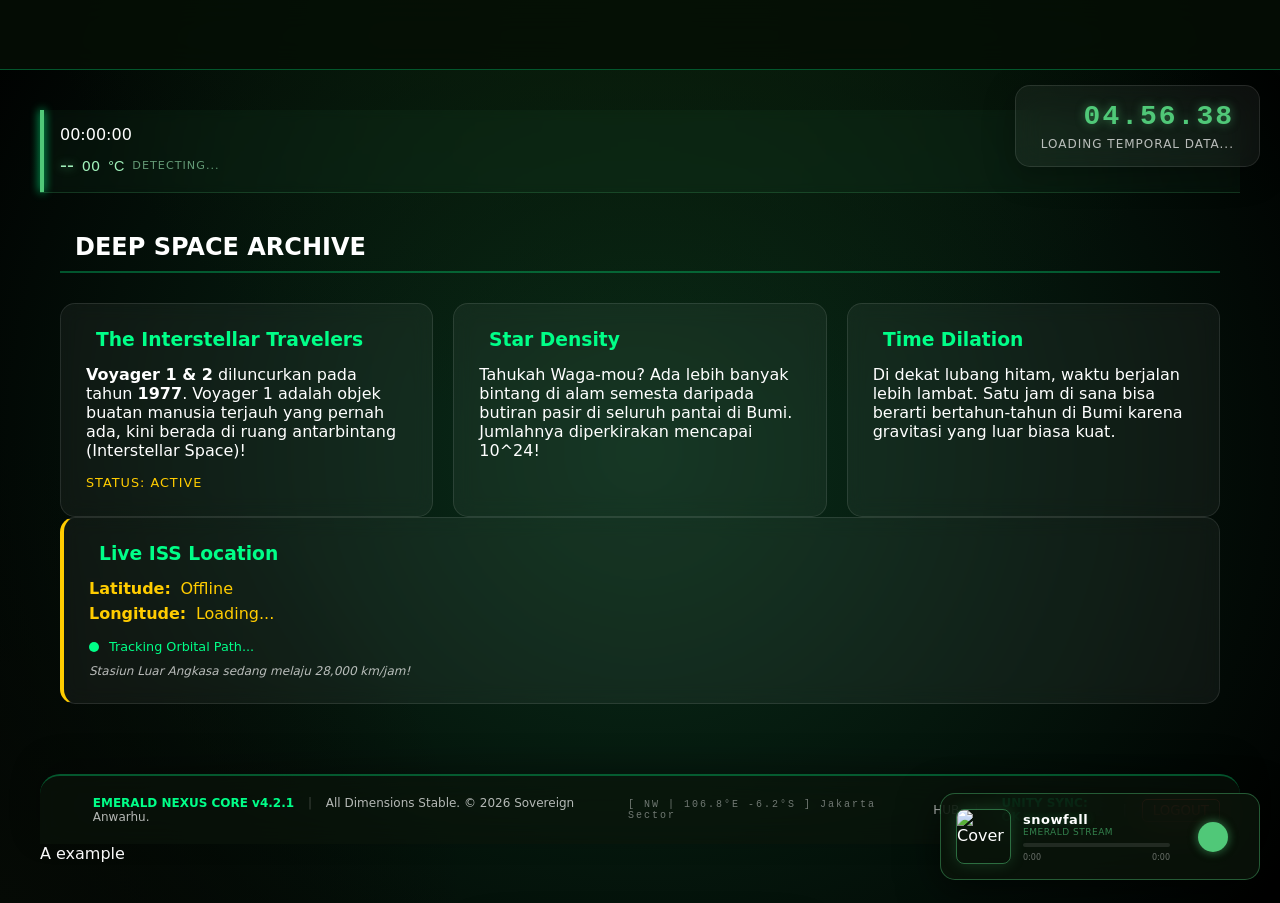
==== astro.html @ 0f9baa9f "Add files via upload" ====
<!DOCTYPE html>
<html lang="id">
<head>
    <meta charset="UTF-8">
    <meta name="viewport" content="width=device-width, initial-scale=1.0">
    <title>Emerald Nexus | Windows 11 Xbox Edition</title>
    <link rel="icon" type="image/svg+xml" href="favicon.svg">
    <link rel="mask-icon" href="favicon.svg" color="#00ff88">
    <link rel="stylesheet" type="text/css" href="style.css">
    <script src="https://cdn.jsdelivr.net/npm/chart.js"></script>
    <script src="https://unpkg.com/lucide@latest"></script>
</head>
<style>
    /* ASTRONOMY CONTAINER STYLING */
.astro-container {
    padding: 40px 20px;
    max-width: 1200px;
    margin: 0 auto;
}

.astro-header {
    display: flex;
    align-items: center;
    gap: 15px;
    margin-bottom: 30px;
    border-bottom: 2px solid rgba(0, 255, 136, 0.3);
    padding-bottom: 10px;
}

.astro-grid {
    display: grid;
    grid-template-columns: repeat(auto-fit, minmax(300px, 1fr));
    gap: 20px;
}

.astro-card {
    background: rgba(255, 255, 255, 0.05);
    backdrop-filter: blur(10px);
    border: 1px solid rgba(255, 255, 255, 0.1);
    border-radius: 15px;
    padding: 25px;
    transition: transform 0.3s ease, border-color 0.3s ease;
}

.astro-card:hover {
    transform: translateY(-10px);
    border-color: #00ff88;
    box-shadow: 0 0 20px rgba(0, 255, 136, 0.2);
}

.astro-card h3 {
    color: #00ff88;
    margin-bottom: 15px;
    display: flex;
    align-items: center;
    gap: 10px;
}

.status-tag {
    display: inline-block;
    margin-top: 15px;
    font-size: 0.8rem;
    color: #ffcc00;
    text-transform: uppercase;
    letter-spacing: 1px;
}

.iss-card {
    border-left: 4px solid #ffcc00 !important; /* Warna emas satelit */
}

.iss-data p {
    font-family: 'Courier New', monospace;
    color: #ffcc00;
    margin: 5px 0;
}

.iss-status {
    display: flex;
    align-items: center;
    gap: 10px;
    font-size: 0.8rem;
    margin-top: 15px;
    color: #00ff88;
}

.pulse-icon {
    width: 10px;
    height: 10px;
    background: #00ff88;
    border-radius: 50%;
    animation: pulse 1.5s infinite;
}

@keyframes pulse {
    0% { transform: scale(1); opacity: 1; }
    100% { transform: scale(2.5); opacity: 0; }
}

.iss-info {
    font-size: 0.75rem;
    margin-top: 10px;
    opacity: 0.7;
    font-style: italic;
}
</style>

<div id="nexusAchievement" class="achievement-notif">
    <div class="achievement-icon">🏆</div>
    <div class="achievement-text">
        <span>Achievement Unlocked</span>
        <p id="achievementTitle">Explorer of History</p>
    </div>
</div>

<audio id="sfxExperience" src="https://www.myinstants.com/media/sounds/minecraft_xp_sound_effect.mp3"></audio>

<header class="top-header">
    <button class="hamburger-btn" id="menuToggle" onclick="toggleSidebar()">
        <i data-lucide="menu"></i>
    </button>
    
</header>

<nav id="navSidebar" class="sidebar">
    <div class="sidebar-header">
        <h2>Navigator</h2>
        <button class="close-btn" onclick="toggleSidebar()">
            <i data-lucide="x"></i>
        </button>
    </div>
    <ul class="nav-links">
        <li><a href="index.html"><i data-lucide="home"></i> Home</a></li>
        <li><a href="admin.html"><i data-lucide="alert-triangle"></i> Kepunahan</a></li>
        <li><a href="paleontology.html"><i data-lucide="skull"></i> Paleontologi</a></li>
        <li><a href="sea.html"><i data-lucide="fish"></i> Sea-creatures</a></li>
        <li><a href="paleo-dino.html"><i data-lucide="bone"></i> Dino</a></li>
        <li><a href="botany.html"><i data-lucide="leaf"></i> Paleo-botany</a></li>
        <li><a href="zoo.html"><i data-lucide="paw-print"></i> ZOOLOGY</a></li>
        <li><a href="aqua.html"><i data-lucide="waves"></i> MARINE LIFE</a></li>
        <li><a href="astro.html"><i data-lucide="orbit"></i> ASTRONOMI</a></li>
        <li><a href="galaxy.html"><i data-lucide="star"></i> GALAXY</a></li>
    </ul>
</nav>

<main id="main-content" style="display: none; padding-top: 80px;">
    </main>

    <main>
        <div class="temporal-widget">
    <div id="live-clock">00:00:00</div>
    <div id="live-date">Loading Temporal Data...</div>
</div>

<div class="status-bar">
    <div id="clock" class="digital-clock">00:00:00</div>
    <div id="weather-hub" class="weather-container">
        <span id="weather-icon">--</span>
        <span id="temp-value">00</span>°C
        <small id="location-name">Detecting...</small>
    </div>
</div>

<div id="scannerLine" class="scanner-line"></div>

<div id="notification-area" style="position: fixed; bottom: 220px; right: 30px; z-index: 1000; display: flex; flex-direction: column; gap: 10px;"></div>

<section id="astro" class="astro-container">
    <div class="astro-header">
        <i data-lucide="orbit"></i>
        <h2>DEEP SPACE ARCHIVE</h2>
    </div>

    <div class="astro-grid">
        <div class="astro-card glass">
            <h3><i data-lucide="rocket"></i> The Interstellar Travelers</h3>
            <p><strong>Voyager 1 & 2</strong> diluncurkan pada tahun <strong>1977</strong>. Voyager 1 adalah objek buatan manusia terjauh yang pernah ada, kini berada di ruang antarbintang (Interstellar Space)!</p>
            <span class="status-tag">Status: Active</span>
        </div>

        <div class="astro-card glass">
            <h3><i data-lucide="star"></i> Star Density</h3>
            <p>Tahukah Waga-mou? Ada lebih banyak bintang di alam semesta daripada butiran pasir di seluruh pantai di Bumi. Jumlahnya diperkirakan mencapai 10^24!</p>
        </div>

        <div class="astro-card glass">
            <h3><i data-lucide="circle-dot"></i> Time Dilation</h3>
            <p>Di dekat lubang hitam, waktu berjalan lebih lambat. Satu jam di sana bisa berarti bertahun-tahun di Bumi karena gravitasi yang luar biasa kuat.</p>
        </div>
    </div>

    <div class="astro-card glass iss-card">
    <h3><i data-lucide="satellite"></i> Live ISS Location</h3>
    <div class="iss-data">
        <p><strong>Latitude:</strong> <span id="iss-lat">Loading...</span></p>
        <p><strong>Longitude:</strong> <span id="iss-lon">Loading...</span></p>
    </div>
    <div class="iss-status">
        <span class="pulse-icon"></span> Tracking Orbital Path...
    </div>
    <p class="iss-info">Stasiun Luar Angkasa sedang melaju 28,000 km/jam!</p>
</div>
</section>

<div class="audio-popup" id="audioPopup" style="z-index: 999; position: fixed; bottom: 20px; right: 20px;">
    <div class="audio-container" style="background: rgba(10, 20, 10, 0.8); backdrop-filter: blur(20px); border: 1px solid rgba(80, 200, 120, 0.4); padding: 15px; border-radius: 15px; width: 320px; display: flex; align-items: center; gap: 12px; box-shadow: 0 10px 40px rgba(0,0,0,0.6);">
        
        <div class="thumb-wrapper" style="width: 55px; height: 55px; flex-shrink: 0; border-radius: 8px; overflow: hidden; border: 1px solid rgba(80, 200, 120, 0.5); box-shadow: 0 0 15px rgba(80, 200, 120, 0.2);">
            <img id="musicThumb" src="default.jpg" alt="Cover" style="width: 100%; height: 100%; object-fit: cover; transition: transform 0.3s ease;">
        </div>

        <div class="track-details" style="flex: 1; min-width: 0;">
            <div style="margin-bottom: 4px;">
                <h4 id="trackTitle" style="margin: 0; font-size: 13px; white-space: nowrap; overflow: hidden; text-overflow: ellipsis; color: #ffffff; font-weight: 600;">Initializing...</h4>
                <p id="trackArtist" style="margin: 0; font-size: 9px; opacity: 0.6; color: #50c878; text-transform: uppercase; letter-spacing: 0.5px;">Emerald Stream</p>
            </div>

            <div id="progressContainer" style="width: 100%; height: 4px; background: rgba(255,255,255,0.1); border-radius: 2px; margin: 6px 0; cursor: pointer; position: relative;">
                <div id="progressBar" style="width: 0%; height: 100%; background: #50c878; border-radius: 2px; box-shadow: 0 0 8px #50c878; transition: width 0.1s linear;"></div>
            </div>
            
            <div class="time-display" style="display: flex; justify-content: space-between; font-size: 8px; font-family: 'Courier New', monospace; color: rgba(255,255,255,0.5);">
                <span id="currentTime">0:00</span>
                <span id="totalDuration">0:00</span>
            </div>
        </div>

        <div class="controls" style="display: flex; flex-direction: row; align-items: center; gap: 8px;">
            <button onclick="prevTrack()" style="background:none; border:none; color:#50c878; cursor:pointer; padding: 4px;"><i data-lucide="skip-back" size="16"></i></button>
            <button onclick="togglePlay()" id="playBtn" style="background: #50c878; border:none; border-radius: 50%; width: 30px; height: 30px; color: #0a140a; cursor:pointer; display: flex; align-items: center; justify-content: center; box-shadow: 0 0 10px rgba(80, 200, 120, 0.4);"><i data-lucide="play" size="16"></i></button>
            <button onclick="nextTrack()" style="background:none; border:none; color:#50c878; cursor:pointer; padding: 4px;"><i data-lucide="skip-forward" size="16"></i></button>
        </div>
    </div>
</div>

<audio id="mainAudio" preload="metadata"></audio>

<footer style="margin-top: 30px; padding: 20px; 
        background: rgba(10, 20, 10, 0.6); 
        backdrop-filter: blur(15px); 
        border-top: 2px solid rgba(0, 255, 136, 0.3); 
        border-radius: 20px 20px 0 0; 
        color: rgba(255, 255, 255, 0.7); 
        display: flex; justify-content: space-between; align-items: center; 
        font-family: 'Segoe UI', sans-serif; font-size: 12px;
        box-shadow: 0 -10px 30px rgba(0,0,0,0.3);">
        
        <div style="display: flex; align-items: center; gap: 15px;">
            <i data-lucide="shield-check" style="color: #00ff88; width: 18px;"></i>
            <div>
                <span style="color: #00ff88; font-weight: bold;">EMERALD NEXUS CORE v4.2.1</span>
                <span style="margin: 0 10px; opacity: 0.3;">|</span>
                <span>All Dimensions Stable. © 2026 Sovereign Anwarhu.</span>
            </div>
        </div>

        <div style="font-size: 10px; font-family: monospace; letter-spacing: 2px; opacity: 0.6;">
            [ NW | 106.8°E -6.2°S ] Jakarta Sector
        </div>

        <div style="display: flex; gap: 15px; align-items: center;">
            <a href="index.html" style="color: inherit; text-decoration: none; display: flex; align-items: center; gap: 5px; transition: 0.3s;" 
               onmouseover="this.style.color='#00ff88'" onmouseout="this.style.color='inherit'">
               <i data-lucide="layout-grid" size="16"></i> HUB
            </a>
            <span style="opacity: 0.3;">|</span>
            <div style="display: flex; align-items: center; gap: 8px; font-weight: bold; color: #00ff88;">
                <i data-lucide="layers-3" size="16"></i> UNITY SYNC: OK
            </div>
            <span style="opacity: 0.3;">|</span>
            <button onclick="logoutAdmin()" style="background: none; border: 1px solid #ff4444; color: #ff4444; border-radius: 5px; padding: 3px 10px; cursor: pointer; transition: 0.3s;"
                onmouseover="this.style.background='rgba(255, 68, 68, 0.2)'" onmouseout="this.style.background='none'">
                LOGOUT
            </button>
        </div>

    </footer>
    <footer>A example </footer>
    </main>
<script>
    function initISSTracker() {
    const latEl = document.getElementById('iss-lat');
    const lonEl = document.getElementById('iss-lon');
    if (!latEl || !lonEl) return;

    async function updateISS() {
        try {
            const response = await fetch('https://api.wheretheiss.at/v1/satellites/25544');
            const data = await response.json();
            
            latEl.innerText = data.latitude.toFixed(4);
            lonEl.innerText = data.longitude.toFixed(4);
            
            console.log("🛰️ [SATELLITE]: ISS Position Updated.");
        } catch (error) {
            latEl.innerText = "Offline";
            console.warn("⚠️ [ISS]: Failed to fetch satellite data.");
        }
    }

    updateISS(); // Ambil data pertama kali
    setInterval(updateISS, 5000); // Update setiap 5 detik
}

document.addEventListener('DOMContentLoaded', () => {
    console.log("%c 💎 [SYSTEM]: Bootstraping Emerald Core...", "color: #00ff88; font-weight: bold;");

    safeInit(initISSTracker);
    
    if (typeof lucide !== 'undefined') lucide.createIcons();
});

function safeInit(fn) {
    try { fn(); } catch (e) { console.warn(`⚠️ [SKIP]: ${fn.name} failed.`, e); }
}
</script>
<script src="script.js"></script>

</body>
</html>
---- style.css ----
:root {
/* Primary Colors */
    --emerald: #50C878;
    --emerald-glow: rgba(80, 200, 120, 0.4);
    
    /* Backgrounds & Surfaces */
    --bg-dark: #050a05; /* Hitam gelap dengan hint hijau */
    --sidebar-bg: rgba(10, 20, 15, 0.8); /* Hijau gelap transparan */
    
    /* Glassmorphism Effects */
    --glass: rgba(255, 255, 255, 0.05); /* Kaca tipis */
    --glass-border: rgba(255, 255, 255, 0.1);
    
    /* Accent Shadows */
    --shadow-emerald: 0 8px 32px 0 rgba(0, 0, 0, 0.8);
    --glow-effect: 0 0 15px var(--emerald-glow);
}

* {
    margin: 0;
    padding: 0;
    box-sizing: border-box;
    font-family: 'Segoe UI', system-ui, -apple-system, sans-serif;
}

body {
    /* 1. LAYER DASAR LAUT MALAM (GELAP & DALAM) */
    background-color: #000;
    background-image: 
        radial-gradient(circle at 50% -20%, #0a1f0a 0%, transparent 50%),
        radial-gradient(circle at 0% 100%, #050a05 0%, transparent 30%),
        radial-gradient(circle at center, #0a2e1a 0%, #000 100%);
    
    color: white;
    min-height: 100vh; /* Gunakan min-height agar bisa memanjang ke bawah */
    
    /* 2. PERBAIKAN STRUKTUR (PENTING!) */
    display: block; /* UBAH DARI FLEX KE BLOCK AGAR TIDAK MENDORONG KE SAMPING */
    overflow-x: hidden; /* PROTEKSI MUTLAK: Jangan biarkan ada scroll ke samping */
    overflow-y: auto;   /* Izinkan scroll ke bawah untuk konten HUB */
    position: relative;
}

/* 3. STABILISATOR MAIN CONTENT */
#main-content {
    width: 100%;
    position: relative;
    padding-top: 80px; /* Beri ruang agar tidak tertutup Header/Search bar */
    display: none; /* Akan diaktifkan oleh JavaScript (handleWelcomeScreen) */
    opacity: 0;
    transition: opacity 0.8s ease;
}

/* CONTAINER WELCOME SCREEN */
.welcome-overlay {
    position: fixed;
    top: 0;
    left: 0;
    width: 100%;
    height: 100%;
    background: #000; /* Hitam Pekat */
    display: flex;
    justify-content: center;
    align-items: center;
    z-index: 10000; /* Paling depan dari segalanya */
    transition: opacity 1.5s ease-in-out, visibility 1.5s;
}

/* LOGO EMERALD YANG BERPENDAR */
.welcome-logo {
    text-align: center;
    opacity: 0;
    transform: scale(0.8);
    animation: emeraldWakeUp 4s ease-in-out forwards;
}

.welcome-logo h1 {
    font-family: 'Segoe UI', sans-serif;
    font-size: 3rem;
    color: #50c878;
    letter-spacing: 15px;
    text-shadow: 0 0 20px rgba(80, 200, 120, 0.8), 0 0 40px rgba(80, 200, 120, 0.4);
    margin: 0;
}

.welcome-logo p {
    color: rgba(80, 200, 120, 0.5);
    font-size: 0.8rem;
    letter-spacing: 5px;
    text-transform: uppercase;
    margin-top: 10px;
}

/* ANIMASI LOGO */
@keyframes emeraldWakeUp {
    0% { opacity: 0; transform: scale(0.8); filter: blur(10px); }
    30% { opacity: 1; transform: scale(1); filter: blur(0px); }
    70% { opacity: 1; transform: scale(1.05); filter: blur(0px); }
    100% { opacity: 0; transform: scale(1.1); filter: blur(5px); }
}

/* STATE SAAT SELESAI */
.welcome-overlay.fade-out {
    opacity: 0;
    visibility: hidden;
}

/* Styling untuk Teks Kebanggaan Waga-mou */
.title { font-size: 3rem; letter-spacing: 5px; color: #00ff88; text-shadow: 0 0 20px #00ff88; margin-bottom: 0; }
.subtitle { font-size: 1.5rem; color: white; opacity: 0.8; margin-top: 5px; margin-bottom: 30px; }

/* LOADING BAR DI BAWAH TEKS */
.progress-container {
    width: 350px; /* Sedikit lebih lebar agar gagah */
    height: 4px;  /* Tipis dan elegan seperti Windows 11 */
    background: rgba(255, 255, 255, 0.1);
    border-radius: 20px;
    margin: 0 auto;
    overflow: hidden;
    border: 1px solid rgba(255, 255, 255, 0.05);
}

#progress-bar {
    width: 0%;
    height: 100%;
    background: linear-gradient(90deg, #00ff88, #00bcff, #00ff88); /* Warna Emerald ke Blue-Pastel */
    background-size: 200% 100%;
    animation: gradient-move 2s linear infinite; /* Efek cahaya mengalir */
    box-shadow: 0 0 15px #00ff88;
}

#loading-text {
    margin-top: 10px;
    font-family: 'Segoe UI', sans-serif;
    color: white;
    font-weight: 300;
    font-size: 1.2rem;
}

@keyframes gradient-move {
    0% { background-position: 100% 0%; }
    100% { background-position: -100% 0%; }
}

/* --- CONTAINER UTAMA --- */
.container {
    display: grid;
    grid-template-columns: 280px 1fr; /* Kolom 1: 280px tetap, Kolom 2: Sisa layar */
    min-height: 100vh;
}

/* --- HEADER UTAMA (TOP-BAR) --- */
.top-header {
    position: fixed; /* MENGUNCI DI PALING ATAS */
    top: 0;
    left: 0;
    width: 100%;
    height: 70px;
    background: rgba(5, 15, 5, 0.85); /* Glassmorphism Gelap */
    backdrop-filter: blur(15px);
    display: flex;
    align-items: center;
    padding: 0 20px;
    z-index: 9999; /* DI ATAS SEGALANYA */
    border-bottom: 1px solid rgba(0, 255, 136, 0.3);
    box-sizing: border-box;
}

/* --- TOMBOL HAMBURGER --- */
.hamburger-btn {
    background: none;
    border: none;
    color: var(--emerald, #00ff88);
    font-size: 24px;
    cursor: pointer;
    display: flex;
    align-items: center;
    transition: 0.3s;
}

.hamburger-btn:hover {
    text-shadow: 0 0 10px #00ff88;
    transform: scale(1.1);
}

/* --- SIDEBAR (NAVIGATOR) --- */
.sidebar {
    position: fixed;
    top: 0;
    left: -300px; /* Sembunyi di kiri */
    width: 300px;
    height: 100vh; /* Full Tinggi Layar */
    background: rgba(10, 20, 10, 0.98);
    backdrop-filter: blur(20px);
    z-index: 10000; /* Di atas Header */
    transition: all 0.5s cubic-bezier(0.175, 0.885, 0.32, 1.275);
    border-right: 1px solid rgba(0, 255, 136, 0.4);
    
    /* FITUR SCROLL */
    display: flex;
    flex-direction: column;
    overflow-y: auto; /* BISA DI SCROLL JIKA LIST PANJANG */
}

.sidebar.active {
    left: 0; /* Muncul ke kanan */
}

/* --- LIST NAVIGASI --- */
.nav-links {
    list-style: none;
    padding: 20px 0;
    margin: 0;
}

.nav-links li a {
    display: flex;
    align-items: center;
    gap: 15px;
    padding: 15px 25px;
    text-decoration: none;
    color: white;
    font-size: 14px;
    transition: 0.3s;
    border-left: 4px solid transparent;
}

.nav-links li a:hover {
    background: rgba(0, 255, 136, 0.1);
    color: #00ff88;
    border-left-color: #00ff88;
}

/* --- USER PROFILE (DI HEADER) --- */
.user-profile {
    display: flex;
    align-items: center;
    gap: 10px;
    margin-left: auto; /* Dorong ke kanan */
    color: white;
    padding-right: 20px;
}

/* --- AREA KONTEN (AGAR TIDAK TERTUTUP HEADER) --- */
#main-content {
    padding-top: 80px; /* JARAK AGAR TIDAK KOMPETISI DENGAN HEADER */
    min-height: 100vh;
}

        /* --- MAIN CONTENT AREA --- */
        main {
            flex: 1;
            padding: 40px;
            overflow-y: auto; /* Mengaktifkan scroll di area konten */
            scroll-behavior: smooth;
            display: flex;
            flex-direction: column;
        }

        /* --- CONTAINER UTAMA (THE CORE) --- */
.search-container {
    position: relative;
    max-width: 500px; /* Sedikit diperlebar agar lebih elegan */
    
    /* PERBAIKAN POSISI AGAR TIDAK TERTUTUP HEADER/STATUS */
    margin: 30px auto; 
    padding: 0 20px; /* Tambahkan padding agar tidak mepet di HP */
    
    z-index: 80; /* Di atas Status Bar (50) tapi tetap di bawah Sidebar (10000) */
}

/* --- INPUT FIELD (THE DRIVER) --- */
.search-bar {
    width: 100%;
    padding: 12px 20px;
    font-size: 16px;
    color: #ffffff;
    background: rgba(255, 255, 255, 0.07);
    border: 1px solid rgba(0, 255, 136, 0.3);
    border-radius: 15px;
    outline: none;
    backdrop-filter: blur(10px);
    -webkit-backdrop-filter: blur(10px);
    
    /* Animasi cubic-bezier agar terasa lebih premium */
    transition: all 0.4s cubic-bezier(0.175, 0.885, 0.32, 1.275);
    box-shadow: 0 8px 32px 0 rgba(0, 0, 0, 0.37);
}

/* Efek saat Input diklik (Authorize!) */
.search-bar:focus {
    background: rgba(255, 255, 255, 0.12);
    border-color: #00ff88;
    box-shadow: 0 0 20px rgba(0, 255, 136, 0.4);
    transform: translateY(-2px) scale(1.01); /* Sedikit melayang ke atas */
}

/* --- SUGGESTION BOX (THE DATA PORTAL) --- */
.suggestion-box {
    position: absolute;
    top: calc(100% + 10px);
    left: 20px; /* Sesuaikan dengan padding container */
    right: 20px;
    background: rgba(10, 25, 15, 0.95);
    border: 1px solid rgba(0, 255, 136, 0.5);
    border-radius: 12px;
    overflow-y: auto; /* Aktifkan scroll jika banyak saran */
    max-height: 300px; /* Batasi tinggi agar tidak 'bablas' ke bawah */
    display: none;
    z-index: 1001;
    backdrop-filter: blur(15px);
    box-shadow: 0 10px 40px rgba(0, 0, 0, 0.8);
    animation: slideDown 0.3s cubic-bezier(0.4, 0, 0.2, 1);
}

/* --- ITEM SARAN (DATA ENTRIES) --- */
.suggestion-item {
    padding: 15px 20px; /* Beri ruang lebih luas */
    color: #e0e0e0;
    cursor: pointer;
    display: flex;
    align-items: center;
    gap: 12px; /* Jarak untuk ikon nanti */
    border-bottom: 1px solid rgba(0, 255, 136, 0.1);
    transition: all 0.2s ease;
}

.suggestion-item:hover {
    background: rgba(0, 255, 136, 0.15);
    color: #00ff88;
    padding-left: 28px; /* Animasi geser yang halus */
}

.temporal-widget {
    position: fixed; /* Ubah ke FIXED agar ikut bergerak saat scroll */
    top: 85px;       /* TURUNKAN (Header kita tingginya 70px, jadi 85px adalah jarak aman) */
    right: 20px;      /* Geser sedikit agar tidak terlalu mepet ke pinggir */
    text-align: right;
    background: var(--glass, rgba(255, 255, 255, 0.05));
    padding: 15px 25px;
    border-radius: 15px;
    border: 1px solid var(--glass-border, rgba(0, 255, 136, 0.2));
    backdrop-filter: blur(15px);
    -webkit-backdrop-filter: blur(15px);
    box-shadow: 0 8px 32px rgba(0, 0, 0, 0.3);
    
    /* KUNCI KEMENANGAN */
    z-index: 100;    /* Naikkan agar di atas konten, tapi di bawah Sidebar (10000) */
    transition: all 0.3s ease;
}

#live-clock {
    font-size: 28px;
    font-weight: 800;
    color: var(--emerald, #00ff88);
    font-family: 'Courier New', monospace;
    letter-spacing: 2px;
    text-shadow: 0 0 10px rgba(80, 200, 120, 0.5);
}

#live-date {
    font-size: 12px;
    text-transform: uppercase;
    letter-spacing: 1px;
    opacity: 0.7;
    margin-top: 5px;
    color: white; /* Pastikan terlihat di latar gelap */
}

/* RESPONSIVE: Saat di HP, perkecil ukurannya */
@media (max-width: 600px) {
    .temporal-widget {
        top: 75px;
        right: 10px;
        padding: 8px 15px;
    }
    #live-clock {
        font-size: 20px;
    }
}

/* CONTAINER NOTIFIKASI */
.achievement-notif {
    position: fixed;
    bottom: -100px; /* Sembunyi di bawah */
    left: 50%;
    transform: translateX(-50%);
    width: 350px;
    height: 70px;
    background: rgba(10, 45, 25, 0.8);
    backdrop-filter: blur(20px);
    border: 1px solid #50c878;
    border-radius: 35px; /* Membulat sempurna di ujung seperti Xbox */
    display: flex;
    align-items: center;
    padding: 0 10px;
    z-index: 9999;
    transition: all 0.6s cubic-bezier(0.19, 1, 0.22, 1);
    box-shadow: 0 10px 40px rgba(0, 0, 0, 0.5), 0 0 15px rgba(80, 200, 120, 0.3);
}

.achievement-notif.show {
    bottom: 30px; /* Meluncur ke atas */
}

/* IKON ACHIEVEMENT (Pendaran Hijau) */
.achievement-icon {
    width: 50px;
    height: 50px;
    background: #50c878;
    border-radius: 50%;
    display: flex;
    justify-content: center;
    align-items: center;
    font-size: 1.5rem;
    color: #0a2d19;
    box-shadow: 0 0 20px #50c878;
    margin-right: 15px;
}

/* TEKS ACHIEVEMENT */
.achievement-text {
    flex-grow: 1;
    color: white;
    font-family: 'Segoe UI', sans-serif;
}

.achievement-text span {
    display: block;
    font-size: 0.7rem;
    color: #50c878;
    font-weight: bold;
    text-transform: uppercase;
    letter-spacing: 1px;
}

.achievement-text p {
    margin: 0;
    font-size: 0.9rem;
    font-weight: 500;
}

/* CONTAINER TROPHY GALLERY */
.trophy-section {
    max-width: 800px;
    margin: 50px auto;
    padding: 20px;
    text-align: center;
}

.trophy-grid {
    display: flex;
    justify-content: center;
    gap: 20px;
    flex-wrap: wrap;
    margin-top: 20px;
}

/* BASE TROPHY ICON (Kaca Redup/Locked) */
.trophy-item {
    width: 60px;
    height: 60px;
    background: rgba(255, 255, 255, 0.05);
    backdrop-filter: blur(5px);
    border: 1px solid rgba(255, 255, 255, 0.1);
    border-radius: 15px;
    display: flex;
    justify-content: center;
    align-items: center;
    font-size: 1.5rem;
    filter: grayscale(100%) opacity(0.3); /* Terkunci (Joker Mode) */
    transition: all 0.8s cubic-bezier(0.175, 0.885, 0.32, 1.275);
    position: relative;
}

/* EFEK SAAT TERBUKA (Unlocked) */
.trophy-item.unlocked {
    filter: grayscale(0%) opacity(1);
    background: rgba(80, 200, 120, 0.2);
    border-color: #50c878;
    box-shadow: 0 0 20px rgba(80, 200, 120, 0.5), inset 0 0 10px rgba(80, 200, 120, 0.3);
    animation: trophyGlow 2s infinite alternate;
}

@keyframes trophyGlow {
    from { box-shadow: 0 0 15px rgba(80, 200, 120, 0.4); }
    to { box-shadow: 0 0 30px rgba(80, 200, 120, 0.8); }
}

/* Tooltip Deskripsi */
.trophy-item::after {
    content: attr(data-hint);
    position: absolute;
    bottom: -35px;
    font-size: 10px;
    color: #50c878;
    white-space: nowrap;
    opacity: 0;
    transition: 0.3s;
}

.trophy-item:hover::after { opacity: 1; }

.toast {
    background: rgba(10, 30, 20, 0.9);
    backdrop-filter: blur(15px);
    border: 1px solid var(--emerald);
    border-left: 5px solid var(--emerald);
    color: white;
    padding: 15px 25px;
    border-radius: 8px;
    display: flex;
    align-items: center;
    gap: 15px;
    box-shadow: 0 10px 30px rgba(0,0,0,0.5);
    animation: toastIn 0.5s cubic-bezier(0.175, 0.885, 0.32, 1.275) forwards;
    min-width: 280px;
}

.toast i {
    color: var(--emerald);
    filter: drop-shadow(0 0 5px var(--emerald));
}

.toast-content h5 {
    font-size: 10px;
    text-transform: uppercase;
    letter-spacing: 1px;
    opacity: 0.6;
    margin: 0;
}

.toast-content p {
    font-size: 13px;
    font-weight: bold;
    margin: 2px 0 0 0;
}

@keyframes toastIn {
    from { transform: translateX(100%); opacity: 0; }
    to { transform: translateX(0); opacity: 1; }
}

@keyframes toastOut {
    to { transform: translateY(-20px); opacity: 0; }
}

/* Animasi Keluar yang Halus */
.toast.hide {
    animation: toastOut 0.5s cubic-bezier(0.175, 0.885, 0.32, 1.275) forwards;
}

@keyframes toastOut {
    0% { transform: translateX(0); opacity: 1; }
    100% { transform: translateX(50px); opacity: 0; }
}

.neural-core {
    width: 150px;
    height: 150px;
    border: 2px solid var(--emerald);
    border-radius: 50%;
    margin: 30px auto;
    position: relative;
    display: flex;
    align-items: center;
    justify-content: center;
    background: radial-gradient(circle, rgba(80, 200, 120, 0.2) 0%, transparent 70%);
    box-shadow: 0 0 50px rgba(80, 200, 120, 0.1);
}

.neural-wave {
    position: absolute;
    width: 100%;
    height: 100%;
    border: 1px solid var(--emerald);
    border-radius: 50%;
    animation: waveExpand 3s infinite;
}

@keyframes waveExpand {
    0% { transform: scale(1); opacity: 0.8; }
    100% { transform: scale(1.5); opacity: 0; }
}
        /* --- PERFORMANCE CARDS (HUB) --- */
        .perf-container {
            display: grid;
            grid-template-columns: repeat(auto-fit, minmax(150px, 1fr));
            gap: 15px;
            margin-bottom: 30px;
        }

        .perf-card {
            background: var(--glass);
            border: 1px solid var(--glass-border);
            padding: 20px;
            border-radius: 15px;
            transition: 0.3s ease;
        }

        /* 5 Colors Hover */
        .perf-card.red:hover { border-color: #ff4d4d; box-shadow: 0 0 20px #ff4d4d33; background: #ff4d4d0a; }
        .perf-card.green:hover { border-color: #50C878; box-shadow: 0 0 20px #50C87833; background: #50C8780a; }
        .perf-card.blue:hover { border-color: #0088ff; box-shadow: 0 0 20px #0088ff33; background: #0088ff0a; }
        .perf-card.yellow:hover { border-color: #ffcc00; box-shadow: 0 0 20px #ffcc0033; background: #ffcc000a; }
        .perf-card.purple:hover { border-color: #a100ff; box-shadow: 0 0 20px #a100ff33; background: #a100ff0a; }

        .perf-value { font-size: 24px; font-weight: 800; margin: 10px 0; font-family: monospace; }
        .perf-bar { height: 4px; background: rgba(255,255,255,0.1); border-radius: 2px; overflow: hidden; }
        .perf-bar .fill { height: 100%; width: 0%; transition: 0.8s ease; }

        /* --- DETECTED CARDS --- */
        .detected-card {
            background: rgba(0,0,0,0.2);
            padding: 15px;
            margin-bottom: 10px;
            border-radius: 10px;
            border-left: 4px solid var(--emerald);
            display: flex;
            align-items: center;
            gap: 12px;
            font-size: 14px;
            transform: translateZ(0);
will-change: transform, opacity;
-webkit-backface-visibility: hidden;
        }

        /* Styling Quick Launch */
.quick-tile {
    width: 60px;
    height: 60px;
    background: var(--glass);
    border: 1px solid var(--glass-border);
    border-radius: 12px;
    display: flex;
    align-items: center;
    justify-content: center;
    cursor: pointer;
    transition: 0.3s cubic-bezier(0.175, 0.885, 0.32, 1.275);
}

.quick-tile:hover {
    background: var(--emerald);
    color: #050a05;
    transform: translateY(-10px) rotate(5deg);
    box-shadow: 0 10px 20px rgba(80, 200, 120, 0.4);
}

/* Animasi Terminal */
#terminal-content {
    animation: scrollUp 10s linear infinite;
}

@keyframes scrollUp {
    0% { transform: translateY(0); }
    100% { transform: translateY(-100%); }
}

        /* --- TOPIC CARDS --- */
        .topic-grid {
            display: grid;
            grid-template-columns: repeat(auto-fit, minmax(200px, 1fr));
            gap: 20px;
            margin-top: 30px;
        }

        .topic-card {
            background: var(--glass);
            padding: 30px;
            border-radius: 20px;
            text-align: center;
            border: 1px solid var(--glass-border);
            transition: 0.4s;
            cursor: pointer;
            transform: translateZ(0);
will-change: transform, opacity;
-webkit-backface-visibility: hidden;
        }

        .topic-card:hover {
            border-color: var(--clr);
            box-shadow: 0 0 30px var(--clr);
            transform: translateY(-8px);
            background: rgba(255,255,255,0.1);
        }

.status-bar {
    display: flex;
    flex-direction: column;
    align-items: flex-start;
    padding: 15px 20px;
    border-bottom: 1px solid rgba(80, 200, 120, 0.2);
    background: rgba(80, 200, 120, 0.05);
    
    /* KUNCI POSISI BARU */
    margin-top: 70px; /* TURUNKAN (Sesuai tinggi Header 70px) */
    backdrop-filter: blur(5px);
    width: 100%;
    box-sizing: border-box;
    position: relative;
    z-index: 50; /* Di bawah jam (100) tapi di atas background */
}

/* Tambahkan animasi sedikit agar terasa 'hidup' */
.status-bar::before {
    content: "";
    width: 4px;
    height: 100%;
    background: var(--emerald, #00ff88);
    position: absolute;
    left: 0;
    top: 0;
    box-shadow: 0 0 10px #00ff88;
}

.weather-container {
    font-family: 'Segoe UI', sans-serif;
    color: #a0f0ba; /* Hijau Emerald Muda */
    font-size: 0.9rem;
    display: flex;
    align-items: center;
    gap: 8px;
    
    /* PERBAIKAN POSISI */
    margin-top: 10px; /* BERI JARAK POSITIF DARI JAM */
    justify-content: flex-end; /* PASTIKAN TETAP RATA KANAN */
    transition: 0.3s ease;
}

#weather-icon {
    font-size: 1.2rem;
    filter: drop-shadow(0 0 5px #50c878);
    display: flex;
    align-items: center;
}

#location-name {
    opacity: 0.6;
    font-size: 0.7rem;
    text-transform: uppercase;
    letter-spacing: 1px;
    display: block; /* Agar konsisten */
}

/* RESPONSIVE: Di HP biar tidak berantakan */
@media (max-width: 600px) {
    .weather-container {
        font-size: 0.8rem;
        gap: 5px;
    }
}

/* CONTAINER GRID ALA XBOX */
.xbox-dashboard {
    display: grid;
    grid-template-columns: 2fr 1fr 1fr; /* 1 Kotak besar, 2 kotak kecil */
    grid-template-rows: 150px 150px;
    gap: 15px;
    padding: 20px;
    max-width: 900px;
    margin: 0 auto;
}

/* BASE TILE (XBOX GLASS) */
.tile {
    background: rgba(10, 45, 25, 0.4);
    backdrop-filter: blur(10px);
    border: 1px solid rgba(80, 200, 120, 0.3);
    border-radius: 10px; /* Xbox One cenderung sedikit kotak tapi membulat halus */
    position: relative;
    overflow: hidden;
    cursor: pointer;
    transition: all 0.3s ease;
}

.tile:hover {
    transform: scale(1.02);
    border-color: #50c878;
    box-shadow: 0 0 20px rgba(80, 200, 120, 0.3);
}

/* TILE BESAR (RECENT ACTIVITY) */
.tile-large {
    grid-row: span 2;
    background-image: url('https://images.unsplash.com/photo-1614850523296-d8c1af93d400?q=80&w=500'); /* Contoh BG Abstract */
    background-size: cover;
}

.tile-content {
    position: absolute;
    bottom: 0;
    width: 100%;
    padding: 15px;
    background: linear-gradient(transparent, rgba(0,0,0,0.8));
}

.tile-content h4 { margin: 0; color: #50c878; font-size: 1.2rem; }
.tile-content p { margin: 5px 0 0; font-size: 0.8rem; opacity: 0.8; }

/* INDICATOR (FRIENDS ONLINE) */
.status-dot {
    width: 8px;
    height: 8px;
    background: #50c878;
    border-radius: 50%;
    display: inline-block;
    margin-right: 5px;
    box-shadow: 0 0 8px #50c878;
}

        /* Circular Progress Effect */
.circular-progress {
    width: 120px;
    height: 120px;
    border-radius: 50%;
    background: conic-gradient(var(--emerald) 99.9%, transparent 0);
    display: flex;
    align-items: center;
    justify-content: center;
    margin: 0 auto;
    position: relative;
    box-shadow: 0 0 20px rgba(80, 200, 120, 0.3);
    animation: pulseGlow 3s infinite;
}

.inner-circle {
    width: 100px;
    height: 100px;
    background: #050a05;
    border-radius: 50%;
    display: flex;
    align-items: center;
    justify-content: center;
    font-family: 'Courier New', monospace;
    font-weight: bold;
    font-size: 18px;
}

@keyframes pulseGlow {
    0% { box-shadow: 0 0 10px rgba(80, 200, 120, 0.2); }
    50% { box-shadow: 0 0 30px rgba(80, 200, 120, 0.5); }
    100% { box-shadow: 0 0 10px rgba(80, 200, 120, 0.2); }
}

.scanner-line {
    position: fixed;
    top: -5px;
    left: 0;
    width: 100%;
    height: 4px;
    background: #50c878;
    box-shadow: 0 0 20px #50c878, 0 0 40px #50c878;
    z-index: 9999;
    opacity: 0;
    pointer-events: none;
}

.scan-active {
    animation: scanAnimation 2.5s ease-in-out forwards;
}

@keyframes scanAnimation {
    0% { top: 0; opacity: 1; }
    50% { top: 100vh; opacity: 1; }
    100% { top: 100vh; opacity: 0; }
}

        /* --- SCROLLBAR STYLE --- */
        main::-webkit-scrollbar, aside::-webkit-scrollbar { width: 6px; }
        main::-webkit-scrollbar-thumb, aside::-webkit-scrollbar-thumb { background: var(--emerald); border-radius: 10px; }

        /* Page System */
        .page { display: none; animation: fadeIn 0.5s ease; }
        .page.active { display: block; }
        @keyframes fadeIn { from { opacity: 0; transform: translateY(10px); } to { opacity: 1; transform: translateY(0); } }
        @keyframes slideDown { from { opacity: 0; transform: translateY(-10px); } to { opacity: 1; transform: translateY(0); } }

        .return-btn {
            background: var(--emerald); border: none; padding: 8px; border-radius: 8px; cursor: pointer; float: right;
        }

/* --- EMERALD AUDIO POP-UP UI --- */
.audio-popup {
    position: fixed;
    bottom: 25px;
    right: 25px;
    z-index: 1000; /* Pastikan di atas Three.js Rain */
    font-family: 'Segoe UI', Roboto, sans-serif;
    transition: transform 0.3s cubic-bezier(0.175, 0.885, 0.32, 1.275);
}

.audio-popup:hover {
    transform: translateY(-5px); /* Efek melayang saat di-hover */
}

.audio-container {
    background: rgba(10, 25, 15, 0.6); /* Transparansi Gelap Emerald */
    backdrop-filter: blur(12px) saturate(150%);
    -webkit-backdrop-filter: blur(15px) saturate(150%);
    border: 1px solid rgba(80, 200, 120, 0.3);
    border-radius: 24px;
    padding: 18px;
    width: 320px;
    display: flex;
    align-items: center;
    gap: 15px;
    box-shadow: 
        0 15px 35px rgba(0, 0, 0, 0.4),
        0 0 15px rgba(80, 200, 120, 0.1);
    color: white;
}

/* Animasi Piringan Hitam (Vinyl) */
.vinyl-wrapper {
    position: relative;
    width: 65px;
    height: 65px;
    flex-shrink: 0;
}

.vinyl-record {
    width: 100%;
    height: 100%;
    background: radial-gradient(circle, #111 30%, #222 70%, #111 100%);
    border-radius: 50%;
    border: 2px solid rgba(80, 200, 120, 0.5);
    position: relative;
    display: flex;
    align-items: center;
    justify-content: center;
    box-shadow: 0 0 15px rgba(0, 0, 0, 0.5);
}

.vinyl-record::before {
    content: "";
    position: absolute;
    width: 90%;
    height: 90%;
    border: 1px solid rgba(255, 255, 255, 0.05);
    border-radius: 50%;
}

.vinyl-center {
    width: 20px;
    height: 20px;
    background: #50c878;
    border-radius: 50%;
    border: 3px solid #0a1a0a;
    box-shadow: 0 0 10px #50c878;
}

/* Animasi Putar saat Music Playing */
.vinyl-record.playing {
    animation: rotateVinyl 4s linear infinite;
}

@keyframes rotateVinyl {
    from { transform: rotate(0deg); }
    to { transform: rotate(360deg); }
}

/* Track Information */
.track-details h4 {
    margin: 0;
    font-size: 14px;
    font-weight: 600;
    color: #50c878;
    letter-spacing: 0.5px;
    text-shadow: 0 0 10px rgba(80, 200, 120, 0.3);
}

.track-details p {
    margin: 2px 0 0 0;
    font-size: 9px;
    text-transform: uppercase;
    letter-spacing: 2px;
    opacity: 0.5;
}

/* Progress Area */
.progress-area {
    margin-top: 12px;
}

.progress-bar {
    position: relative;
    overflow: hidden;
}

.progress-bar::after {
    content: "";
    position: absolute;
    top: 0;
    left: 0;
    right: 0;
    bottom: 0;
    background: linear-gradient(90deg, transparent, rgba(255,255,255,0.2), transparent);
    animation: shine 2s infinite;
}

@keyframes shine {
    0% { transform: translateX(-100%); }
    100% { transform: translateX(100%); }
}

/* Control Buttons Customization */
.controls button {
    transition: all 0.2s ease;
    filter: drop-shadow(0 0 5px rgba(80, 200, 120, 0.2));
}

.controls button:hover {
    transform: scale(1.1);
    color: #50c878 !important;
}

#playBtn:hover {
    background: #62e08e !important;
    box-shadow: 0 0 20px rgba(80, 200, 120, 0.6);
}

.time-display span {
    color: rgba(255, 255, 255, 0.4);
    font-weight: 300;
}
@keyframes slideInUp {
    from { transform: translateY(100px); opacity: 0; }
    to { transform: translateY(0); opacity: 1; }
}

.admin-section {
    padding: 40px;
    background: transparent;
    color: white;
}

/* Pastikan kontainer chart memiliki tinggi yang jelas */
.chart-container, .chart-container-small {
    position: relative;
    height: 250px; /* Atur tinggi agar chart terlihat */
    width: 100%;
    margin-top: 15px;
}

canvas {
    display: block;
    width: 100% !important;
    height: 100% !important;
}

.admin-container {
    display: flex;
    flex-direction: column;
    gap: 20px;
}

.admin-row-top {
    display: grid;
    grid-template-columns: 2fr 1fr; /* Card besar di kiri, kecil di kanan */
    gap: 20px;
}

.admin-row-bottom {
    display: grid;
    grid-template-columns: 1fr 1fr;
    gap: 20px;
}

/* GLASSMORPHISM STYLE */
.glass-card {
    background: rgba(10, 45, 25, 0.4);
    backdrop-filter: blur(10px);
    border: 1px solid rgba(0, 255, 136, 0.2);
    border-radius: 20px;
    padding: 20px;
    box-shadow: 0 8px 32px rgba(0, 0, 0, 0.3);
}

.main-traffic { height: 400px; position: relative; }
.side-metric { height: 400px; display: flex; flex-direction: column; }

.chart-container { height: 250px; width: 100%; }
.chart-container-small { height: 300px; }

.traffic-info {
    margin-top: 20px;
    font-size: 2rem;
    font-weight: bold;
    color: #00ff88;
}

/* Performance Bar */
.performance-bar {
    width: 100%;
    height: 10px;
    background: rgba(255, 255, 255, 0.1);
    border-radius: 5px;
    overflow: hidden;
    margin: 10px 0;
}
.perf-fill {
    height: 100%;
    background: linear-gradient(90deg, #00ff88, #00bcff);
    box-shadow: 0 0 10px #00ff88;
}

    .asset-btn {
        display: flex;
        align-items: center;
        gap: 10px;
        background: rgba(0, 255, 136, 0.05);
        border: 1px solid rgba(0, 255, 136, 0.2);
        padding: 12px;
        border-radius: 12px;
        color: #00ff88;
        text-decoration: none;
        font-size: 12px;
        transition: 0.3s;
    }
    .asset-btn:hover {
        background: rgba(0, 255, 136, 0.2);
        transform: translateY(-3px);
        box-shadow: 0 5px 15px rgba(0, 255, 136, 0.2);
    }

    /* 🦖 KONTINER UTAMA */
.paleo-container {
    padding: 20px;
}

/* 📱 GRID DINAMIS (Anti-Tumpuk) */
.dino-grid {
    display: grid;
    /* Penjelasan: Minimal kartu 280px, jika tidak muat, otomatis pindah ke bawah */
    grid-template-columns: repeat(auto-fit, minmax(280px, 1fr)); 
    gap: 20px;
    width: 100%;
}

/* 🖼️ CARD OPTIMIZATION */
.dino-card {
    width: 100%; /* Memastikan kartu mengikuti lebar kolom */
    box-sizing: border-box; /* Agar padding tidak merusak ukuran */
    margin: 0 auto;
    display: flex;
    flex-direction: column; /* Konten disusun ke bawah */
}

/* 📱 KHUSUS LAYAR SANGAT KECIL (HP) */
@media (max-width: 480px) {
    .dino-grid {
        grid-template-columns: 1fr; /* Paksa hanya 1 kolom saja */
        gap: 15px;
    }
    
    .paleo-container h2 {
        font-size: 1.2rem; /* Kecilkan judul agar tidak pecah */
    }
}

/* 🌊 MINI CARD STYLING */
.mini-card {
    min-width: 220px;
    background: rgba(10, 20, 10, 0.85);
    border: 1px solid rgba(80, 200, 120, 0.4);
    border-radius: 12px;
    padding: 12px;
    cursor: pointer;
    transition: transform 0.3s, border-color 0.3s, box-shadow 0.3s;
}

.mini-card:hover {
    transform: translateY(-8px);
    border-color: #50c878;
    box-shadow: 0 0 20px rgba(80, 200, 120, 0.4);
}

.mini-img-wrapper {
    width: 100%;
    height: 110px;
    border-radius: 8px;
    overflow: hidden;
    margin-bottom: 10px;
}

.mini-img-wrapper img {
    width: 100%;
    height: 100%;
    object-fit: cover;
}

.mini-title { margin: 0; color: #50c878; font-size: 15px; font-family: 'Orbitron', sans-serif; }
.mini-text { font-size: 11px; opacity: 0.7; color: #fff; margin-top: 5px; }

/* 🌌 OVERLAY ANIMATION */
.timeline-overlay {
    position: fixed; top: 0; left: 0; width: 100%; height: 100%;
    background: rgba(0,0,0,0.9); backdrop-filter: blur(10px);
    display: none; justify-content: center; align-items: center;
    z-index: 2000; opacity: 0; transition: 0.4s ease;
}

.timeline-box {
    background: #0a140a; border: 2px solid #50c878; padding: 30px;
    border-radius: 20px; width: 85%; max-width: 400px; text-align: center;
}

.timeline-bar-bg {
    width: 100%; height: 8px; background: rgba(255,255,255,0.1);
    border-radius: 4px; margin: 40px 0; position: relative;
}

.timeline-progress {
    height: 100%; background: #50c878; border-radius: 4px;
    box-shadow: 0 0 10px #50c878; transition: width 1s cubic-bezier(0.17, 0.67, 0.83, 0.67);
}

.timeline-markers {
    display: flex; justify-content: space-between;
    font-size: 8px; margin-top: 10px; color: #50c878;
}

.year-text { font-family: monospace; color: #50c878; font-size: 14px; }
.close-btn { 
    margin-top: 20px; padding: 10px 25px; background: #50c878; 
    border: none; border-radius: 20px; font-weight: bold; cursor: pointer;
}

.history-bullet {
    background: rgba(80, 200, 120, 0.1);
    border: 1px solid #50c878;
    color: #50c878;
    padding: 5px 15px;
    border-radius: 20px;
    font-size: 11px;
    cursor: pointer;
    transition: 0.3s;
    font-family: 'Orbitron', sans-serif;
    text-shadow: 0 0 5px #50c878;
}

.history-bullet:hover {
    background: #50c878;
    color: #0a140a;
    box-shadow: 0 0 15px #50c878;
    transform: translateY(-3px);
}

#section-kepunahan:hover {
    box-shadow: 0 0 50px rgba(255, 77, 77, 0.4);
    border-color: #ff0000;
    transition: 0.5s;
}

#section-kepunahan strong {
    color: #ff4d4d;
    text-shadow: 0 0 5px rgba(255, 77, 77, 0.5);
}

.discovery-pin {
    position: absolute;
    width: 15px;
    height: 15px;
    background: #50c878;
    border: 2px solid white;
    border-radius: 50%;
    transform: translate(-50%, -50%);
    box-shadow: 0 0 15px #50c878;
    animation: pulsePin 1.5s infinite;
}

@keyframes pulsePin {
    0% { transform: translate(-50%, -50%) scale(1); opacity: 1; }
    100% { transform: translate(-50%, -50%) scale(2.5); opacity: 0; }
}

.pin-label {
    position: absolute;
    background: rgba(10, 20, 10, 0.9);
    color: #50c878;
    padding: 5px 10px;
    border-radius: 5px;
    font-size: 10px;
    top: -30px;
    left: 50%;
    transform: translateX(-50%);
    white-space: nowrap;
    border: 1px solid #50c878;
}

.quiz-btn {
    background: transparent;
    border: 1px solid #50c878;
    color: #50c878;
    padding: 12px;
    border-radius: 10px;
    cursor: pointer;
    font-family: 'Orbitron', sans-serif;
    transition: 0.3s;
}

.quiz-btn:hover {
    background: rgba(80, 200, 120, 0.2);
    box-shadow: 0 0 15px #50c878;
}

.correct-flash {
    animation: emerald-glow 0.5s ease-in-out;
}

@keyframes emerald-glow {
    0% { background: #50c878; }
    100% { background: transparent; }
}

.achievement-slot {
    text-align: center;
    transition: 0.5s;
    filter: grayscale(1) opacity(0.3); /* Default: Terkunci */
}

.achievement-slot.unlocked {
    filter: grayscale(0) opacity(1);
    color: #50c878;
    text-shadow: 0 0 10px #50c878;
}

.badge-icon {
    width: 80px;
    height: 80px;
    display: flex;
    align-items: center;
    justify-content: center;
    border: 2px solid currentColor;
    border-radius: 50%;
    margin-bottom: 10px;
}

.badge-label {
    font-size: 10px;
    font-family: 'Orbitron', sans-serif;
    font-weight: bold;
}

.sea-btn {
    background: transparent;
    border: 1px solid #00d4ff;
    color: #00d4ff;
    padding: 12px;
    border-radius: 10px;
    cursor: pointer;
    font-family: 'Orbitron', sans-serif;
    transition: 0.3s;
}

.sea-btn:hover {
    background: rgba(0, 212, 255, 0.2);
    box-shadow: 0 0 15px #00d4ff;
}

/* Efek Kaca Transparan */
.glass-card {
    min-width: 250px;
    background: rgba(255, 255, 255, 0.05); /* Transparansi */
    backdrop-filter: blur(10px); /* Efek Blur Kaca */
    -webkit-backdrop-filter: blur(10px);
    border: 1px solid rgba(255, 255, 255, 0.1);
    border-radius: 20px;
    padding: 15px;
    text-align: center;
    transition: 0.4s;
}

.glass-card:hover {
    background: rgba(0, 212, 255, 0.1);
    transform: translateY(-10px);
    border: 1px solid #00d4ff;
}

.glass-card img {
    width: 100%;
    height: 150px;
    object-fit: cover;
    border-radius: 10px;
    margin-bottom: 15px;
}

.glass-card h4 {
    color: #00d4ff;
    margin-bottom: 10px;
    font-family: 'Orbitron', sans-serif;
}

.glass-card p {
    color: #ccc;
    font-size: 12px;
    line-height: 1.5;
}

/* Scrollbar Cantik untuk Horizontal List */
.glass-container::-webkit-scrollbar {
    height: 8px;
}
.glass-container::-webkit-scrollbar-thumb {
    background: #00d4ff;
    border-radius: 10px;
}

#log-content::-webkit-scrollbar {
    width: 5px;
}
#log-content::-webkit-scrollbar-thumb {
    background: #50c878;
    border-radius: 10px;
}

.typing-cursor {
    display: inline-block;
    animation: blink 0.7s infinite;
    font-weight: bold;
}

@keyframes blink {
    0%, 100% { opacity: 1; }
    50% { opacity: 0; }
}

#dev-log-section p {
    margin: 5px 0;
}

.sea-monster-card {
    background: rgba(0, 212, 255, 0.05);
    backdrop-filter: blur(10px);
    border: 1px solid rgba(0, 212, 255, 0.2);
    border-radius: 25px;
    overflow: hidden;
    transition: 0.5s cubic-bezier(0.175, 0.885, 0.32, 1.275);
    position: relative;
}

.sea-monster-card:hover {
    transform: scale(1.05);
    border: 1px solid #00d4ff;
    box-shadow: 0 0 30px rgba(0, 212, 255, 0.3);
}

.sea-monster-card img {
    width: 100%;
    height: 200px;
    object-fit: cover;
    filter: brightness(0.8) contrast(1.2);
    transition: 0.5s;
}

.sea-monster-card:hover img {
    filter: brightness(1);
}

.badge-tag {
    position: absolute;
    top: 15px;
    right: 15px;
    background: #00d4ff;
    color: #000;
    padding: 5px 12px;
    border-radius: 20px;
    font-size: 10px;
    font-weight: bold;
    z-index: 10;
}

.card-content {
    padding: 20px;
}

.card-content h3 {
    color: #00d4ff;
    font-family: 'Orbitron', sans-serif;
    margin-bottom: 10px;
}

.card-content p {
    color: #ccc;
    font-size: 13px;
    line-height: 1.6;
}

.stat-box {
    margin-top: 15px;
    font-size: 11px;
    color: #00d4ff;
    font-weight: bold;
    border-top: 1px solid rgba(0, 212, 255, 0.2);
    padding-top: 10px;
}

/* 🧪 HINT STYLE */
.mobile-only-hint {
    display: none; /* Default sembunyi di Desktop */
    justify-content: center;
    align-items: center;
    gap: 8px;
    color: #00d4ff;
    font-family: 'Orbitron', sans-serif;
    font-size: 10px;
    font-weight: bold;
    margin-bottom: 10px;
    letter-spacing: 2px;
    opacity: 0.8;
}

.arrow-blink {
    animation: arrow-move 1.5s infinite;
}

@keyframes arrow-move {
    0%, 100% { transform: translateX(0); opacity: 0.3; }
    50% { transform: translateX(10px); opacity: 1; }
}

/* 📱 TAMPILKAN HANYA DI MOBILE */
@media (max-width: 767px) {
    .mobile-only-hint {
        display: flex;
    }
}

/* 🧪 CONTAINER: Mencegah Kartu Bertumpuk */
.apex-cards-container {
    display: flex;
    gap: 20px;
    padding: 20px 10px;
    overflow-x: auto; /* Mengaktifkan Geser Horizontal di HP */
    scroll-snap-type: x mandatory; /* Membuat geseran terasa 'magnetis' */
    -webkit-overflow-scrolling: touch; /* Halus untuk pengguna iPhone */
    scrollbar-width: none; /* Menghilangkan scrollbar di Firefox */
}

.apex-cards-container::-webkit-scrollbar {
    display: none; /* Menghilangkan scrollbar di Chrome/Safari agar bersih */
}

/* 🧬 CARDS: Menjaga Ukuran Tetap Konsisten */
.apex-card {
    flex: 0 0 85%; /* Di HP, kartu mengambil 85% lebar layar agar kartu sebelah terlihat sedikit */
    max-width: 350px; /* Batas maksimal agar tidak terlalu lebar di desktop */
    scroll-snap-align: center; /* Kartu akan berhenti tepat di tengah saat digeser */
    background: rgba(255, 255, 255, 0.05);
    backdrop-filter: blur(10px);
    border-radius: 20px;
    padding: 20px;
    transition: 0.4s ease;
}

/* 📱 PENYESUAIAN DESKTOP (Layar > 768px) */
@media (min-width: 768px) {
    .apex-cards-container {
        overflow-x: visible; /* Di desktop tidak perlu geser, langsung tampil semua */
        justify-content: center;
        gap: 30px;
    }
    
    .apex-card {
        flex: 1; /* Di desktop, kartu membagi ruang secara adil */
        max-width: 380px;
    }

    /* Efek Hover hanya aktif di Desktop (agar tidak mengganggu sentuhan di HP) */
    .apex-card:hover {
        transform: translateY(-15px) rotateX(5deg);
        box-shadow: 0 15px 30px rgba(0, 212, 255, 0.2);
    }
}

/* 🖼️ PENYESUAIAN GAMBAR UNTUK MOBILE */
.card-img-external {
    width: 100%;
    height: 150px; /* Sedikit lebih pendek di HP agar teks tetap terbaca */
    object-fit: cover;
    border-radius: 15px;
}

@media (min-width: 768px) {
    .card-img-external {
        height: 180px;
    }
}

@media (max-width: 767px) {
    .apex-card, .glass-card {
        backdrop-filter: none; /* Matikan blur yang berat */
        background: rgba(10, 20, 30, 0.95); /* Ganti dengan warna solid gelap agar tetap elegan */
    }
}

.apex-card {
    will-change: transform, opacity;
}

#megalodon-jaw-section h3 {
    text-transform: uppercase;
    letter-spacing: 1px;
    font-size: 20px;
}

#megalodon-jaw-section p.img-caption {
    font-size: 10px;
    color: #ff4d4d;
    background: rgba(0, 0, 0, 0.8);
    padding: 10px;
    margin: 0;
    text-align: center;
    font-family: 'Courier New', Courier, monospace;
}

#megalodon-jaw-section .img-container {
    height: auto; /* Biarkan mengikuti aspek rasio gambar di HP */
    max-height: 250px;
    margin-bottom: 0;
}

#megalodon-jaw-section .captions-red {
    border: 1px solid rgba(255, 77, 77, 0.3);
    border-radius: 0 0 15px 15px;
}

/* 🧪 AMBER CARDS CONTAINER */
.amber-cards-container {
    /* Mencegah scrollbar putih standar browser */
    scrollbar-width: thin; 
    scrollbar-color: #50c878 #1a1a00; /* Hijau Emerald & Kuning Tua */
}

/* 🟢 GREEN SCROLLBAR (Webkit) */
.amber-cards-container::-webkit-scrollbar {
    height: 8px; /* Tinggi scrollbar horizontal */
}

.amber-cards-container::-webkit-scrollbar-track {
    background: #1a1a00; /* Warna dasar track */
    border-radius: 10px;
}

.amber-cards-container::-webkit-scrollbar-thumb {
    background: #50c878; /* Warna hijau Emerald yang berkilau */
    border-radius: 10px;
    border: 2px solid #1a1a00; /* Memberi jarak agar terlihat mengambang */
}

/* 🧬 AMBER CARD STYLE (Mobile First) */
.amber-card {
    flex: 0 0 85%; /* Di HP, kartu mengambil 85% lebar layar */
    max-width: 300px; /* Ukuran kartu yang lebih kecil */
    border-radius: 20px;
    padding: 20px;
    position: relative;
    scroll-snap-align: center; /* Kartu berhenti di tengah saat digeser */
    transition: 0.4s ease;
    display: flex;
    flex-direction: column;
    justify-content: space-between;
}

/* 💎 COLOR VARIATION: AMBER GLOW */
.glassmorphism-amber {
    background: rgba(204, 170, 0, 0.05); /* Kuning Kecoklatan Transparan */
    backdrop-filter: blur(10px);
    border: 1px solid rgba(204, 170, 0, 0.2);
    color: #ffcc00; /* Kuning Berkilo */
}

/* 📱 PENYESUAIAN MOBILE < 768px */
@media (max-width: 767px) {
    .amber-card {
        will-change: transform, opacity;
        backdrop-filter: none; /* Matikan blur yang berat di HP */
        background: rgba(26, 26, 0, 0.95); /* Warna solid gelap agar tetap elegan */
    }
}

/* 📱 PENYESUAIAN DESKTOP > 768px */
@media (min-width: 768px) {
    .amber-cards-container {
        overflow-x: visible; /* Di desktop tidak perlu geser, langsung tampil semua */
        justify-content: center;
        gap: 25px;
    }
    
    .amber-card {
        flex: 1; /* Di desktop, kartu membagi ruang secara adil */
    }

    /* Efek Hover hanya aktif di Desktop */
    .amber-card:hover {
        transform: translateY(-10px);
        border: 1px solid #ffcc00;
        box-shadow: 0 10px 25px rgba(255, 204, 0, 0.2);
    }
}

/* 🖼️ PENYESUAIAN GAMBAR UNTUK MOBILE */
.amber-card .card-img-external {
    width: 100%;
    height: 120px; /* Ukuran gambar yang cocok untuk kartu kecil di HP */
    object-fit: cover;
    border-radius: 15px;
}

/* 🏷️ TAG & TEXT STYLE */
.amber-card .card-tag {
    position: absolute;
    top: 15px;
    right: 15px;
    background: #ffcc00;
    color: #000;
    padding: 4px 10px;
    border-radius: 15px;
    font-size: 10px;
    font-weight: bold;
    z-index: 10;
}

.amber-card .card-header h3 {
    font-family: 'Orbitron', sans-serif;
    margin: 10px 0 5px 0;
    font-size: 18px;
}

.amber-card .species-label {
    font-size: 9px;
    font-weight: bold;
    letter-spacing: 1px;
}

.amber-card .card-desc {
    color: #ccc;
    font-size: 11px;
    line-height: 1.5;
    margin: 10px 0;
    flex-grow: 1;
}

.amber-card .card-stats-row {
    border-top: 1px solid rgba(255, 204, 0, 0.1);
    padding-top: 10px;
    font-size: 10px;
    color: #ffcc00;
}

/* 💎 COLOR VARIATION 2: GREEN (Coelacanth) */
.amber-card .tag-green {
    background: #50c878;
}
.amber-card .label-green, .amber-card .stats-green {
    color: #50c878;
}
.amber-card .stats-green {
    border-top: 1px solid rgba(80, 200, 120, 0.1);
}
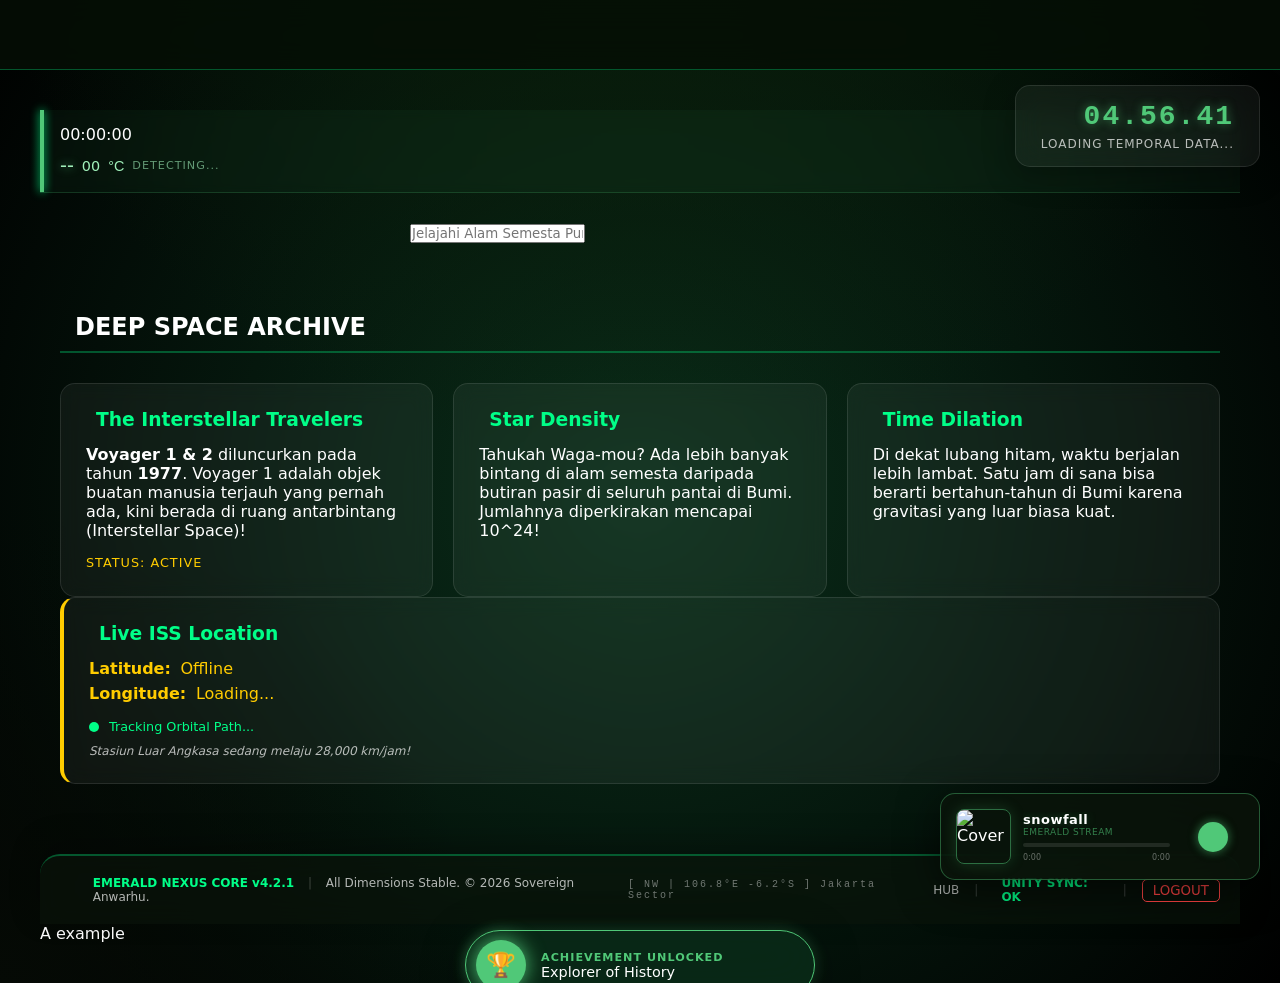
==== commit d2b0e4a9: "Fix HTML structure and styling for astro.html" ====
--- a/astro.html
+++ b/astro.html
@@ -161,6 +161,19 @@
     </div>
 </div>
 
+<div class="search-wrapper">
+        <div class="search-container">
+            <i class="fas fa-search search-icon"></i>
+            
+            <input type="text" id="nexus-search" placeholder="Jelajahi Alam Semesta Purba..." autocomplete="off">
+            
+            <div class="lds-dual-ring" id="search-loader"></div>
+        </div>
+        
+        <div class="suggestion-box" id="suggestion-box">
+            </div>
+    </div>
+        
 <div id="scannerLine" class="scanner-line"></div>
 
 <div id="notification-area" style="position: fixed; bottom: 220px; right: 30px; z-index: 1000; display: flex; flex-direction: column; gap: 10px;"></div>
@@ -317,4 +330,4 @@
 <script src="script.js"></script>
 
 </body>
-</html>+</html>
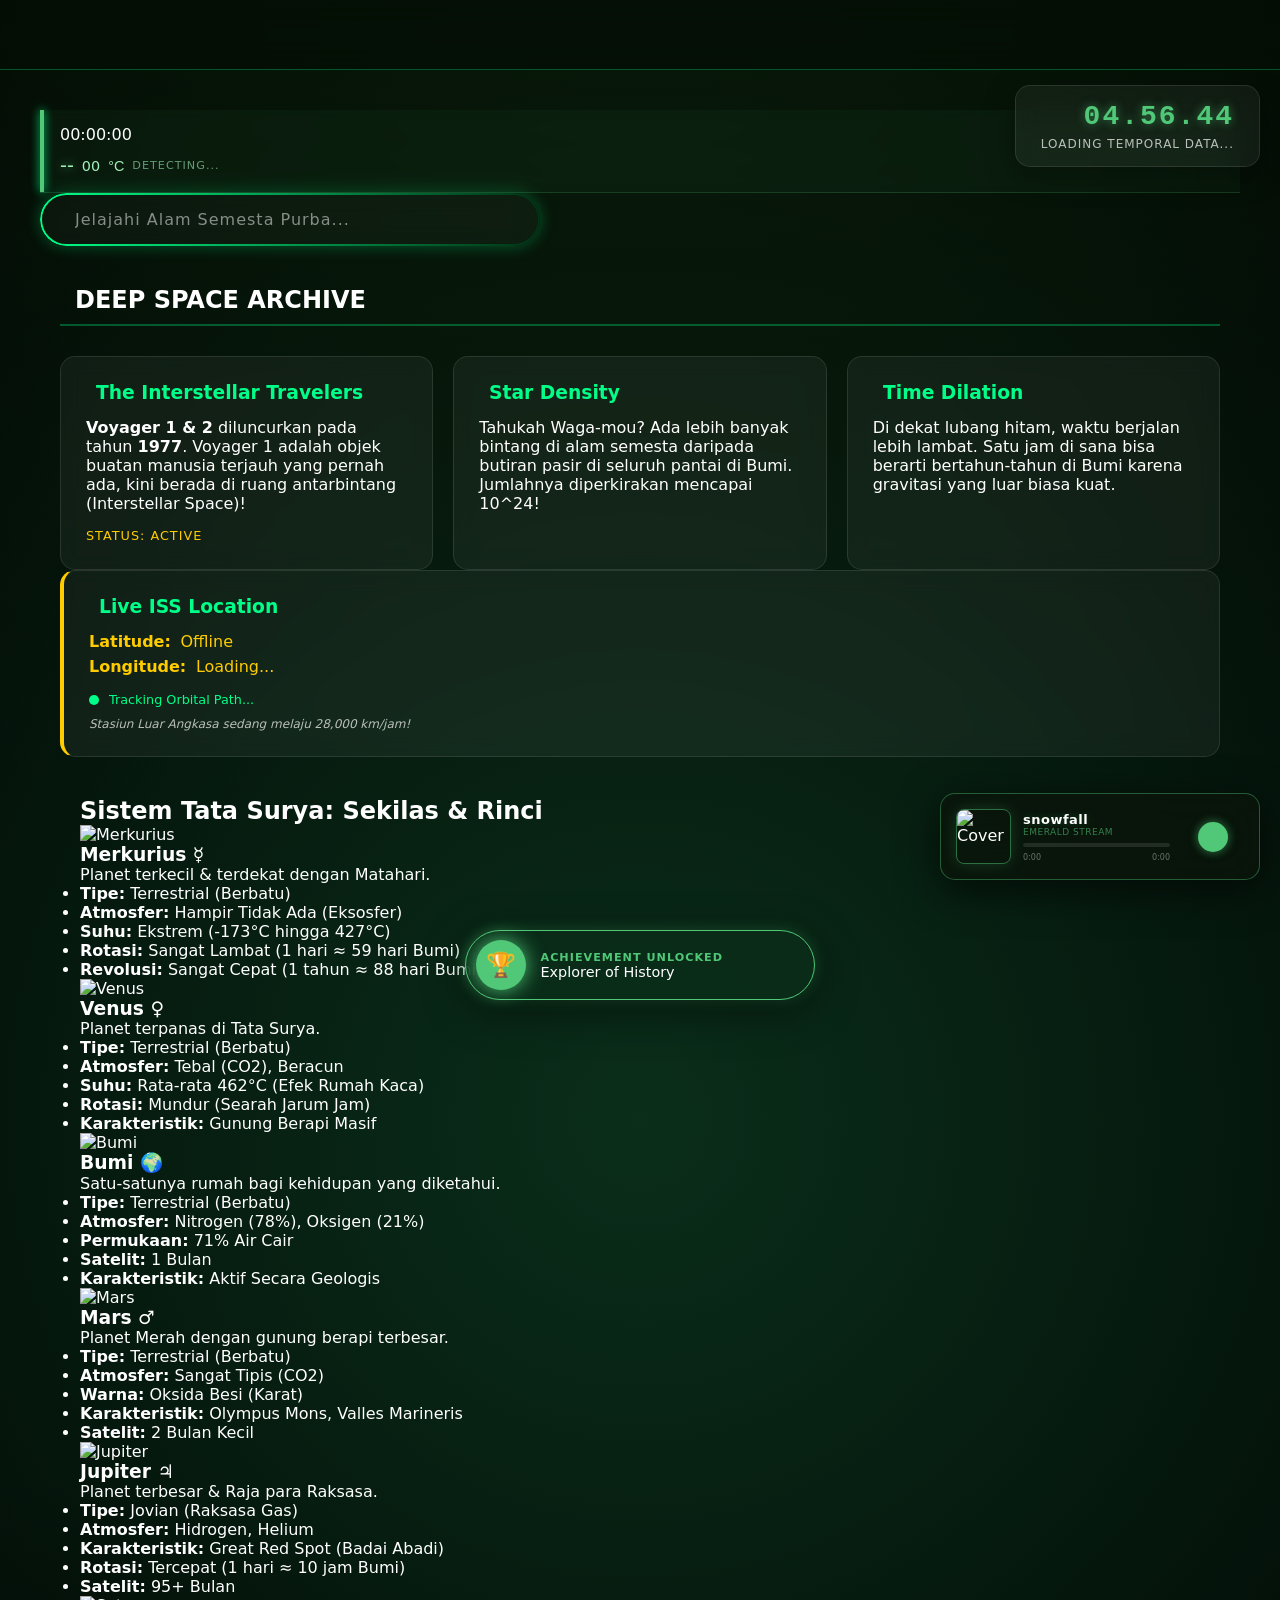
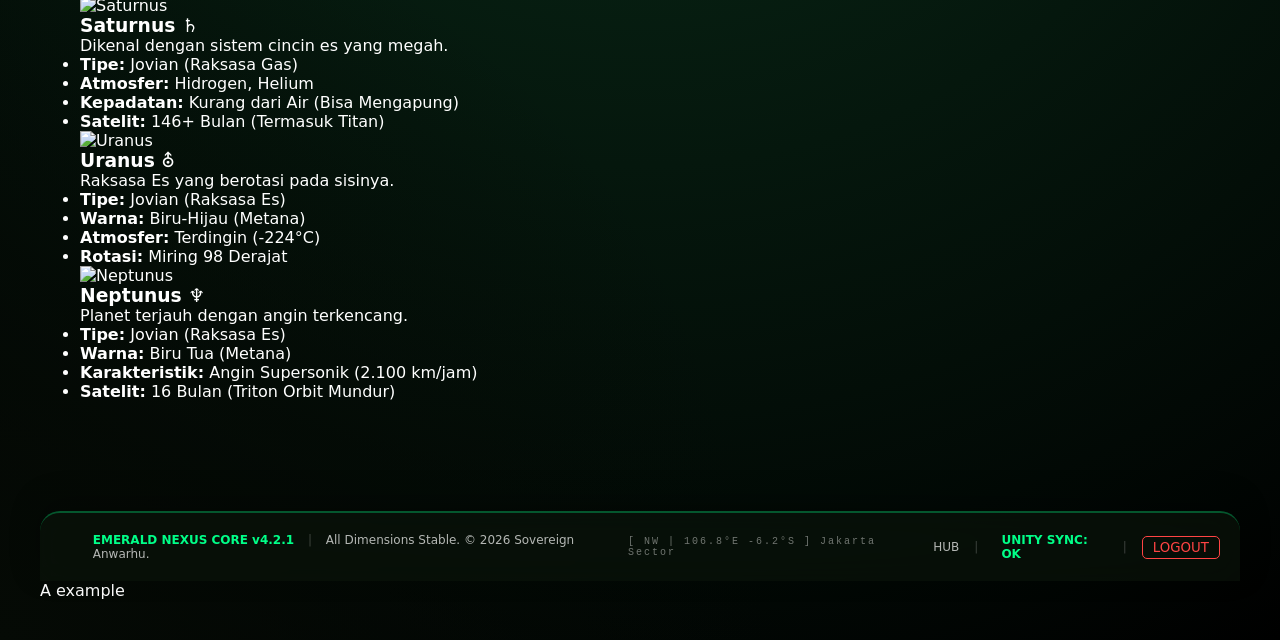
==== commit 132b2cda: "Update astro.html" ====
--- a/astro.html
+++ b/astro.html
@@ -213,6 +213,147 @@
     </div>
     <p class="iss-info">Stasiun Luar Angkasa sedang melaju 28,000 km/jam!</p>
 </div>
+
+    <div class="astro-container">
+    <h2 class="astro-title">Sistem Tata Surya: Sekilas & Rinci</h2>
+    
+    <div class="planet-grid">
+
+        <div class="planet-card mercury">
+            <div class="planet-image-container">
+                <img src="path/to/mercury_image.png" alt="Merkurius" class="planet-image">
+            </div>
+            <div class="planet-info">
+                <h3 class="planet-name">Merkurius ☿️</h3>
+                <p class="planet-quick-fact">Planet terkecil & terdekat dengan Matahari.</p>
+                <ul class="planet-details">
+                    <li><strong>Tipe:</strong> Terrestrial (Berbatu)</li>
+                    <li><strong>Atmosfer:</strong> Hampir Tidak Ada (Eksosfer)</li>
+                    <li><strong>Suhu:</strong> Ekstrem (-173°C hingga 427°C)</li>
+                    <li><strong>Rotasi:</strong> Sangat Lambat (1 hari ≈ 59 hari Bumi)</li>
+                    <li><strong>Revolusi:</strong> Sangat Cepat (1 tahun ≈ 88 hari Bumi)</li>
+                </ul>
+            </div>
+        </div>
+
+        <div class="planet-card venus">
+            <div class="planet-image-container">
+                <img src="path/to/venus_image.png" alt="Venus" class="planet-image">
+            </div>
+            <div class="planet-info">
+                <h3 class="planet-name">Venus ♀️</h3>
+                <p class="planet-quick-fact">Planet terpanas di Tata Surya.</p>
+                <ul class="planet-details">
+                    <li><strong>Tipe:</strong> Terrestrial (Berbatu)</li>
+                    <li><strong>Atmosfer:</strong> Tebal (CO2), Beracun</li>
+                    <li><strong>Suhu:</strong> Rata-rata 462°C (Efek Rumah Kaca)</li>
+                    <li><strong>Rotasi:</strong> Mundur (Searah Jarum Jam)</li>
+                    <li><strong>Karakteristik:</strong> Gunung Berapi Masif</li>
+                </ul>
+            </div>
+        </div>
+
+        <div class="planet-card earth">
+            <div class="planet-image-container">
+                <img src="path/to/earth_image.png" alt="Bumi" class="planet-image">
+            </div>
+            <div class="planet-info">
+                <h3 class="planet-name">Bumi 🌍</h3>
+                <p class="planet-quick-fact">Satu-satunya rumah bagi kehidupan yang diketahui.</p>
+                <ul class="planet-details">
+                    <li><strong>Tipe:</strong> Terrestrial (Berbatu)</li>
+                    <li><strong>Atmosfer:</strong> Nitrogen (78%), Oksigen (21%)</li>
+                    <li><strong>Permukaan:</strong> 71% Air Cair</li>
+                    <li><strong>Satelit:</strong> 1 Bulan</li>
+                    <li><strong>Karakteristik:</strong> Aktif Secara Geologis</li>
+                </ul>
+            </div>
+        </div>
+
+        <div class="planet-card mars">
+            <div class="planet-image-container">
+                <img src="path/to/mars_image.png" alt="Mars" class="planet-image">
+            </div>
+            <div class="planet-info">
+                <h3 class="planet-name">Mars ♂️</h3>
+                <p class="planet-quick-fact">Planet Merah dengan gunung berapi terbesar.</p>
+                <ul class="planet-details">
+                    <li><strong>Tipe:</strong> Terrestrial (Berbatu)</li>
+                    <li><strong>Atmosfer:</strong> Sangat Tipis (CO2)</li>
+                    <li><strong>Warna:</strong> Oksida Besi (Karat)</li>
+                    <li><strong>Karakteristik:</strong> Olympus Mons, Valles Marineris</li>
+                    <li><strong>Satelit:</strong> 2 Bulan Kecil</li>
+                </ul>
+            </div>
+        </div>
+
+        <div class="planet-card jupiter">
+            <div class="planet-image-container">
+                <img src="path/to/jupiter_image.png" alt="Jupiter" class="planet-image">
+            </div>
+            <div class="planet-info">
+                <h3 class="planet-name">Jupiter ♃️</h3>
+                <p class="planet-quick-fact">Planet terbesar & Raja para Raksasa.</p>
+                <ul class="planet-details">
+                    <li><strong>Tipe:</strong> Jovian (Raksasa Gas)</li>
+                    <li><strong>Atmosfer:</strong> Hidrogen, Helium</li>
+                    <li><strong>Karakteristik:</strong> Great Red Spot (Badai Abadi)</li>
+                    <li><strong>Rotasi:</strong> Tercepat (1 hari ≈ 10 jam Bumi)</li>
+                    <li><strong>Satelit:</strong> 95+ Bulan</li>
+                </ul>
+            </div>
+        </div>
+
+        <div class="planet-card saturn">
+            <div class="planet-image-container">
+                <img src="path/to/saturn_image.png" alt="Saturnus" class="planet-image">
+            </div>
+            <div class="planet-info">
+                <h3 class="planet-name">Saturnus ♄️</h3>
+                <p class="planet-quick-fact">Dikenal dengan sistem cincin es yang megah.</p>
+                <ul class="planet-details">
+                    <li><strong>Tipe:</strong> Jovian (Raksasa Gas)</li>
+                    <li><strong>Atmosfer:</strong> Hidrogen, Helium</li>
+                    <li><strong>Kepadatan:</strong> Kurang dari Air (Bisa Mengapung)</li>
+                    <li><strong>Satelit:</strong> 146+ Bulan (Termasuk Titan)</li>
+                </ul>
+            </div>
+        </div>
+
+        <div class="planet-card uranus">
+            <div class="planet-image-container">
+                <img src="path/to/uranus_image.png" alt="Uranus" class="planet-image">
+            </div>
+            <div class="planet-info">
+                <h3 class="planet-name">Uranus ⛢️</h3>
+                <p class="planet-quick-fact">Raksasa Es yang berotasi pada sisinya.</p>
+                <ul class="planet-details">
+                    <li><strong>Tipe:</strong> Jovian (Raksasa Es)</li>
+                    <li><strong>Warna:</strong> Biru-Hijau (Metana)</li>
+                    <li><strong>Atmosfer:</strong> Terdingin (-224°C)</li>
+                    <li><strong>Rotasi:</strong> Miring 98 Derajat</li>
+                </ul>
+            </div>
+        </div>
+
+        <div class="planet-card neptune">
+            <div class="planet-image-container">
+                <img src="path/to/neptune_image.png" alt="Neptunus" class="planet-image">
+            </div>
+            <div class="planet-info">
+                <h3 class="planet-name">Neptunus ♆️</h3>
+                <p class="planet-quick-fact">Planet terjauh dengan angin terkencang.</p>
+                <ul class="planet-details">
+                    <li><strong>Tipe:</strong> Jovian (Raksasa Es)</li>
+                    <li><strong>Warna:</strong> Biru Tua (Metana)</li>
+                    <li><strong>Karakteristik:</strong> Angin Supersonik (2.100 km/jam)</li>
+                    <li><strong>Satelit:</strong> 16 Bulan (Triton Orbit Mundur)</li>
+                </ul>
+            </div>
+        </div>
+
+    </div>
+</div>
 </section>
 
 <div class="audio-popup" id="audioPopup" style="z-index: 999; position: fixed; bottom: 20px; right: 20px;">
--- a/style.css
+++ b/style.css
@@ -257,79 +257,86 @@
             flex-direction: column;
         }
 
-        /* --- CONTAINER UTAMA (THE CORE) --- */
+        /* CONTAINER UTAMA SEARCH */
+.search-wrapper {
+    width: 100%; max-width: 500px; /* Lebar maksimal di Laptop */
+    position: relative;
+}
+
 .search-container {
-    position: relative;
-    max-width: 500px; /* Sedikit diperlebar agar lebih elegan */
+    position: relative; display: flex; align-items: center;
+    background: rgba(255, 255, 255, 0.03); /* Glassmorphism Hitam Transparan */
+    backdrop-filter: blur(10px);
+    border-radius: 50px; padding: 5px 20px;
     
-    /* PERBAIKAN POSISI AGAR TIDAK TERTUTUP HEADER/STATUS */
-    margin: 30px auto; 
-    padding: 0 20px; /* Tambahkan padding agar tidak mepet di HP */
+    /* PINGGIRAN HIJAU EMERALD TERANG KE GELAP (Sangat Penting) */
+    border: 2px solid;
+    border-image: linear-gradient(to right, #00ff87, #006320) 1;
+    border-radius: 50px; /* Catatan: border-image sering merusak border-radius, ini triknya */
     
-    z-index: 80; /* Di atas Status Bar (50) tapi tetap di bawah Sidebar (10000) */
-}
-
-/* --- INPUT FIELD (THE DRIVER) --- */
-.search-bar {
-    width: 100%;
-    padding: 12px 20px;
-    font-size: 16px;
-    color: #ffffff;
-    background: rgba(255, 255, 255, 0.07);
-    border: 1px solid rgba(0, 255, 136, 0.3);
-    border-radius: 15px;
-    outline: none;
-    backdrop-filter: blur(10px);
-    -webkit-backdrop-filter: blur(10px);
-    
-    /* Animasi cubic-bezier agar terasa lebih premium */
-    transition: all 0.4s cubic-bezier(0.175, 0.885, 0.32, 1.275);
-    box-shadow: 0 8px 32px 0 rgba(0, 0, 0, 0.37);
-}
-
-/* Efek saat Input diklik (Authorize!) */
-.search-bar:focus {
-    background: rgba(255, 255, 255, 0.12);
-    border-color: #00ff88;
-    box-shadow: 0 0 20px rgba(0, 255, 136, 0.4);
-    transform: translateY(-2px) scale(1.01); /* Sedikit melayang ke atas */
-}
-
-/* --- SUGGESTION BOX (THE DATA PORTAL) --- */
+    /* EFEK MENYALA (GLOW) */
+    box-shadow: 0 0 15px rgba(0, 255, 135, 0.3);
+    transition: 0.3s;
+}
+
+/* Perbaikan khusus untuk Border-Radius dengan Border-Image */
+.search-container {
+    border: none; /* Hapus border default */
+}
+.search-container::before {
+    content: ""; position: absolute; inset: 0;
+    border-radius: 50px; padding: 2px; /* Tebal Pinggiran */
+    background: linear-gradient(to right, #00ff87, #013214); /* Emerald Bright to Dark */
+    -webkit-mask: linear-gradient(#fff 0 0) content-box, linear-gradient(#fff 0 0);
+    -webkit-mask-composite: xor;
+    mask-composite: exclude;
+    pointer-events: none;
+}
+
+/* Gaya Input Box */
+#nexus-search {
+    width: 100%; background: transparent; border: none; outline: none;
+    color: white; font-size: 1rem; padding: 12px 15px;
+    letter-spacing: 1px;
+}
+
+#nexus-search::placeholder { color: rgba(255, 255, 255, 0.5); }
+
+/* Gaya Icon Kaca Pembesar */
+.search-icon { color: #00ff87; /* Emerald Terang */ font-size: 1.2rem; }
+
+/* =========================================
+   3. STYLE UNTUK AUTO-SUGGESTION BOX
+   ========================================= */
 .suggestion-box {
-    position: absolute;
-    top: calc(100% + 10px);
-    left: 20px; /* Sesuaikan dengan padding container */
-    right: 20px;
-    background: rgba(10, 25, 15, 0.95);
-    border: 1px solid rgba(0, 255, 136, 0.5);
-    border-radius: 12px;
-    overflow-y: auto; /* Aktifkan scroll jika banyak saran */
-    max-height: 300px; /* Batasi tinggi agar tidak 'bablas' ke bawah */
-    display: none;
-    z-index: 1001;
-    backdrop-filter: blur(15px);
-    box-shadow: 0 10px 40px rgba(0, 0, 0, 0.8);
-    animation: slideDown 0.3s cubic-bezier(0.4, 0, 0.2, 1);
-}
-
-/* --- ITEM SARAN (DATA ENTRIES) --- */
-.suggestion-item {
-    padding: 15px 20px; /* Beri ruang lebih luas */
-    color: #e0e0e0;
-    cursor: pointer;
-    display: flex;
-    align-items: center;
-    gap: 12px; /* Jarak untuk ikon nanti */
-    border-bottom: 1px solid rgba(0, 255, 136, 0.1);
-    transition: all 0.2s ease;
-}
-
-.suggestion-item:hover {
-    background: rgba(0, 255, 136, 0.15);
-    color: #00ff88;
-    padding-left: 28px; /* Animasi geser yang halus */
-}
+    position: absolute; top: calc(100% + 10px); left: 0; width: 100%;
+    background: rgba(5, 5, 5, 0.95); /* Hitam Hampir Pekat */
+    backdrop-filter: blur(15px); border-radius: 15px;
+    border: 1px solid rgba(0, 255, 135, 0.2);
+    box-shadow: 0 10px 30px rgba(0, 0, 0, 0.5);
+    max-height: 0; overflow: hidden; /* Tersembunyi secara default */
+    transition: max-height 0.4s ease-out, opacity 0.3s;
+    opacity: 0; z-index: 100;
+}
+
+/* Munculkan Suggestion Box */
+.suggestion-box.active { max-height: 300px; overflow-y: auto; opacity: 1; padding: 10px 0; }
+
+/* Gaya Item di Dalam Daftar */
+.suggestion-box div {
+    padding: 12px 25px; color: #ccc; cursor: pointer;
+    transition: 0.2s; font-size: 0.9rem;
+    display: flex; align-items: center; gap: 10px;
+}
+
+.suggestion-box div:hover {
+    background: rgba(0, 255, 135, 0.1); color: #00ff87;
+    padding-left: 30px; /* Efek Hover Geser */
+}
+
+/* Scrollbar Style untuk Suggestion Box */
+.suggestion-box::-webkit-scrollbar { width: 5px; }
+.suggestion-box::-webkit-scrollbar-thumb { background: #013214; border-radius: 5px; }
 
 .temporal-widget {
     position: fixed; /* Ubah ke FIXED agar ikut bergerak saat scroll */
@@ -1757,4 +1764,4 @@
 }
 .amber-card .stats-green {
     border-top: 1px solid rgba(80, 200, 120, 0.1);
-}+}
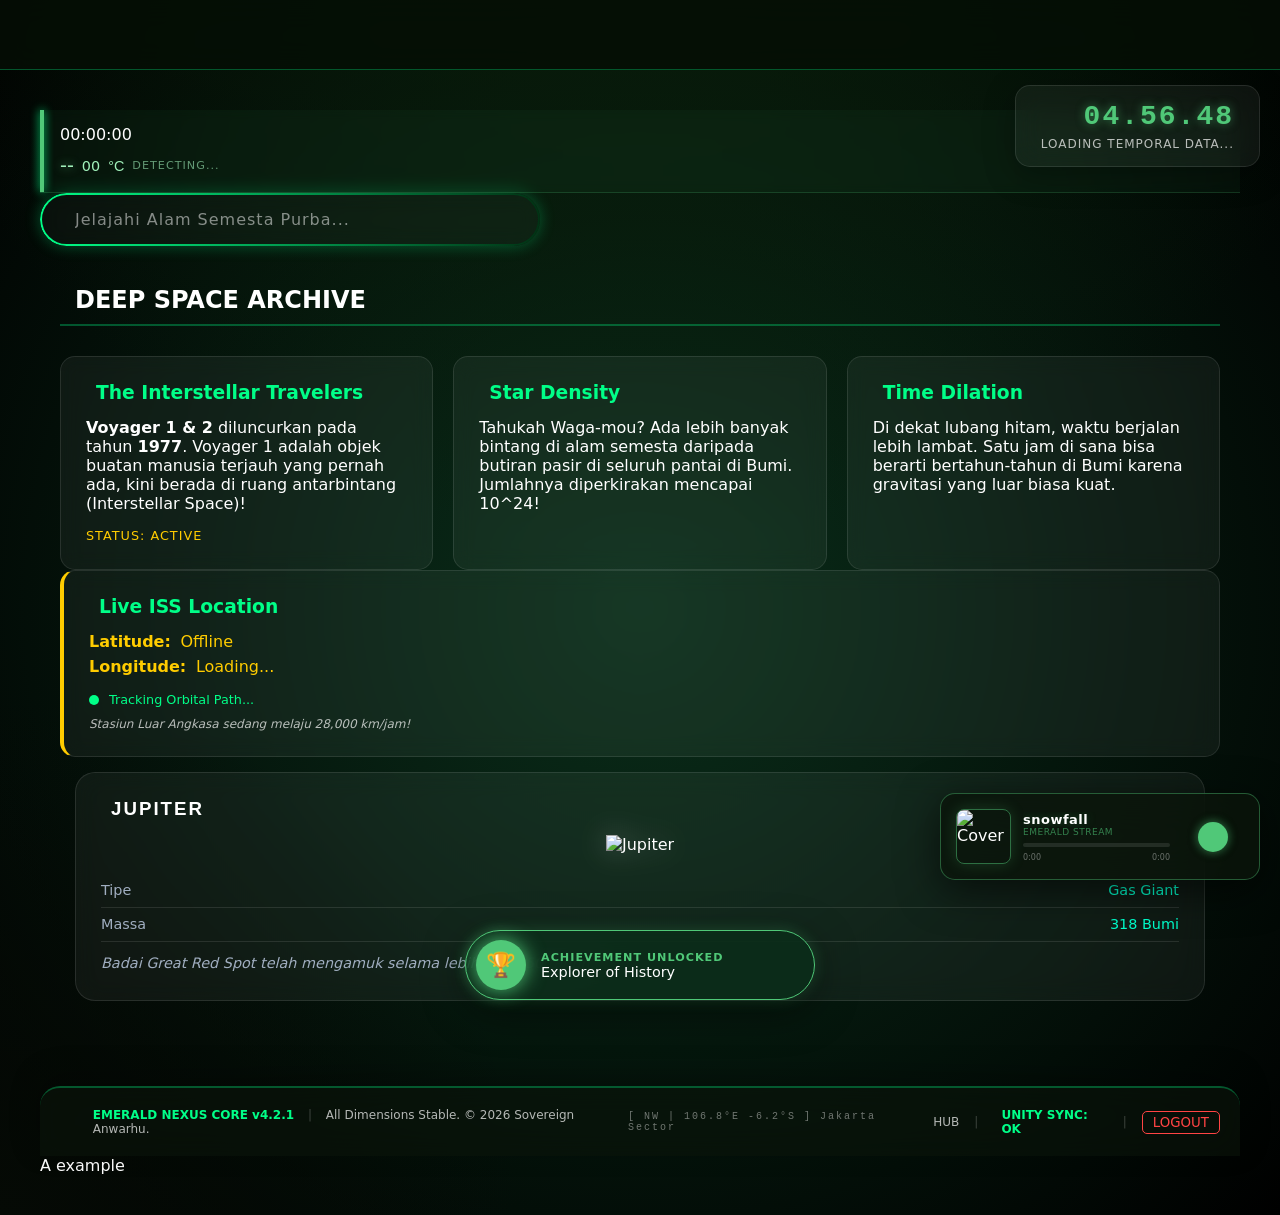
==== commit 2897a4c6: "Update print statement from 'Hello' to 'Goodbye'" ====
--- a/astro.html
+++ b/astro.html
@@ -214,144 +214,43 @@
     <p class="iss-info">Stasiun Luar Angkasa sedang melaju 28,000 km/jam!</p>
 </div>
 
-    <div class="astro-container">
-    <h2 class="astro-title">Sistem Tata Surya: Sekilas & Rinci</h2>
-    
-    <div class="planet-grid">
-
-        <div class="planet-card mercury">
-            <div class="planet-image-container">
-                <img src="path/to/mercury_image.png" alt="Merkurius" class="planet-image">
-            </div>
-            <div class="planet-info">
-                <h3 class="planet-name">Merkurius ☿️</h3>
-                <p class="planet-quick-fact">Planet terkecil & terdekat dengan Matahari.</p>
-                <ul class="planet-details">
-                    <li><strong>Tipe:</strong> Terrestrial (Berbatu)</li>
-                    <li><strong>Atmosfer:</strong> Hampir Tidak Ada (Eksosfer)</li>
-                    <li><strong>Suhu:</strong> Ekstrem (-173°C hingga 427°C)</li>
-                    <li><strong>Rotasi:</strong> Sangat Lambat (1 hari ≈ 59 hari Bumi)</li>
-                    <li><strong>Revolusi:</strong> Sangat Cepat (1 tahun ≈ 88 hari Bumi)</li>
-                </ul>
-            </div>
-        </div>
-
-        <div class="planet-card venus">
-            <div class="planet-image-container">
-                <img src="path/to/venus_image.png" alt="Venus" class="planet-image">
-            </div>
-            <div class="planet-info">
-                <h3 class="planet-name">Venus ♀️</h3>
-                <p class="planet-quick-fact">Planet terpanas di Tata Surya.</p>
-                <ul class="planet-details">
-                    <li><strong>Tipe:</strong> Terrestrial (Berbatu)</li>
-                    <li><strong>Atmosfer:</strong> Tebal (CO2), Beracun</li>
-                    <li><strong>Suhu:</strong> Rata-rata 462°C (Efek Rumah Kaca)</li>
-                    <li><strong>Rotasi:</strong> Mundur (Searah Jarum Jam)</li>
-                    <li><strong>Karakteristik:</strong> Gunung Berapi Masif</li>
-                </ul>
-            </div>
-        </div>
-
-        <div class="planet-card earth">
-            <div class="planet-image-container">
-                <img src="path/to/earth_image.png" alt="Bumi" class="planet-image">
-            </div>
-            <div class="planet-info">
-                <h3 class="planet-name">Bumi 🌍</h3>
-                <p class="planet-quick-fact">Satu-satunya rumah bagi kehidupan yang diketahui.</p>
-                <ul class="planet-details">
-                    <li><strong>Tipe:</strong> Terrestrial (Berbatu)</li>
-                    <li><strong>Atmosfer:</strong> Nitrogen (78%), Oksigen (21%)</li>
-                    <li><strong>Permukaan:</strong> 71% Air Cair</li>
-                    <li><strong>Satelit:</strong> 1 Bulan</li>
-                    <li><strong>Karakteristik:</strong> Aktif Secara Geologis</li>
-                </ul>
-            </div>
-        </div>
-
-        <div class="planet-card mars">
-            <div class="planet-image-container">
-                <img src="path/to/mars_image.png" alt="Mars" class="planet-image">
-            </div>
-            <div class="planet-info">
-                <h3 class="planet-name">Mars ♂️</h3>
-                <p class="planet-quick-fact">Planet Merah dengan gunung berapi terbesar.</p>
-                <ul class="planet-details">
-                    <li><strong>Tipe:</strong> Terrestrial (Berbatu)</li>
-                    <li><strong>Atmosfer:</strong> Sangat Tipis (CO2)</li>
-                    <li><strong>Warna:</strong> Oksida Besi (Karat)</li>
-                    <li><strong>Karakteristik:</strong> Olympus Mons, Valles Marineris</li>
-                    <li><strong>Satelit:</strong> 2 Bulan Kecil</li>
-                </ul>
-            </div>
-        </div>
-
-        <div class="planet-card jupiter">
-            <div class="planet-image-container">
-                <img src="path/to/jupiter_image.png" alt="Jupiter" class="planet-image">
-            </div>
-            <div class="planet-info">
-                <h3 class="planet-name">Jupiter ♃️</h3>
-                <p class="planet-quick-fact">Planet terbesar & Raja para Raksasa.</p>
-                <ul class="planet-details">
-                    <li><strong>Tipe:</strong> Jovian (Raksasa Gas)</li>
-                    <li><strong>Atmosfer:</strong> Hidrogen, Helium</li>
-                    <li><strong>Karakteristik:</strong> Great Red Spot (Badai Abadi)</li>
-                    <li><strong>Rotasi:</strong> Tercepat (1 hari ≈ 10 jam Bumi)</li>
-                    <li><strong>Satelit:</strong> 95+ Bulan</li>
-                </ul>
-            </div>
-        </div>
-
-        <div class="planet-card saturn">
-            <div class="planet-image-container">
-                <img src="path/to/saturn_image.png" alt="Saturnus" class="planet-image">
-            </div>
-            <div class="planet-info">
-                <h3 class="planet-name">Saturnus ♄️</h3>
-                <p class="planet-quick-fact">Dikenal dengan sistem cincin es yang megah.</p>
-                <ul class="planet-details">
-                    <li><strong>Tipe:</strong> Jovian (Raksasa Gas)</li>
-                    <li><strong>Atmosfer:</strong> Hidrogen, Helium</li>
-                    <li><strong>Kepadatan:</strong> Kurang dari Air (Bisa Mengapung)</li>
-                    <li><strong>Satelit:</strong> 146+ Bulan (Termasuk Titan)</li>
-                </ul>
-            </div>
-        </div>
-
-        <div class="planet-card uranus">
-            <div class="planet-image-container">
-                <img src="path/to/uranus_image.png" alt="Uranus" class="planet-image">
-            </div>
-            <div class="planet-info">
-                <h3 class="planet-name">Uranus ⛢️</h3>
-                <p class="planet-quick-fact">Raksasa Es yang berotasi pada sisinya.</p>
-                <ul class="planet-details">
-                    <li><strong>Tipe:</strong> Jovian (Raksasa Es)</li>
-                    <li><strong>Warna:</strong> Biru-Hijau (Metana)</li>
-                    <li><strong>Atmosfer:</strong> Terdingin (-224°C)</li>
-                    <li><strong>Rotasi:</strong> Miring 98 Derajat</li>
-                </ul>
-            </div>
-        </div>
-
-        <div class="planet-card neptune">
-            <div class="planet-image-container">
-                <img src="path/to/neptune_image.png" alt="Neptunus" class="planet-image">
-            </div>
-            <div class="planet-info">
-                <h3 class="planet-name">Neptunus ♆️</h3>
-                <p class="planet-quick-fact">Planet terjauh dengan angin terkencang.</p>
-                <ul class="planet-details">
-                    <li><strong>Tipe:</strong> Jovian (Raksasa Es)</li>
-                    <li><strong>Warna:</strong> Biru Tua (Metana)</li>
-                    <li><strong>Karakteristik:</strong> Angin Supersonik (2.100 km/jam)</li>
-                    <li><strong>Satelit:</strong> 16 Bulan (Triton Orbit Mundur)</li>
-                </ul>
-            </div>
-        </div>
-
+   <div class="planet-card" style="
+    background: rgba(255, 255, 255, 0.05);
+    backdrop-filter: blur(12px);
+    -webkit-backdrop-filter: blur(12px);
+    border: 1px solid rgba(255, 255, 255, 0.1);
+    border-radius: 20px;
+    padding: 25px;
+    margin: 15px;
+    transition: all 0.4s cubic-bezier(0.175, 0.885, 0.32, 1.275);
+    cursor: pointer;
+    position: relative;
+    overflow: hidden;
+    color: #ffffff;
+" onmouseover="this.style.transform='translateY(-10px) scale(1.02)'; this.style.border='1px solid #00ffcc'; this.style.boxShadow='0 15px 30px rgba(0, 255, 204, 0.3)';" 
+  onmouseout="this.style.transform='translateY(0) scale(1)'; this.style.border='1px solid rgba(255, 255, 255, 0.1)'; this.style.boxShadow='none';">
+
+    <div style="display: flex; align-items: center; margin-bottom: 15px;">
+        <i data-lucide="orbit" style="color: #00ffcc; margin-right: 10px;"></i>
+        <h3 style="margin: 0; font-family: 'Orbitron', sans-serif; letter-spacing: 2px; text-transform: uppercase;">Jupiter</h3>
+    </div>
+
+    <div style="text-align: center; margin-bottom: 20px;">
+        <img src="https://i.ibb.co/hZ7v05X/jupiter.png" alt="Jupiter" style="width: 120px; filter: drop-shadow(0 0 15px rgba(255,255,255,0.3));">
+    </div>
+
+    <div class="planet-fakta" style="font-size: 0.9rem; line-height: 1.6; color: #a0aec0;">
+        <div style="display: flex; justify-content: space-between; border-bottom: 1px solid rgba(255,255,255,0.1); padding: 5px 0;">
+            <span>Tipe</span>
+            <span style="color: #00ffcc;">Gas Giant</span>
+        </div>
+        <div style="display: flex; justify-content: space-between; border-bottom: 1px solid rgba(255,255,255,0.1); padding: 5px 0;">
+            <span>Massa</span>
+            <span style="color: #00ffcc;">318 Bumi</span>
+        </div>
+        <div style="padding-top: 10px; font-style: italic;">
+            Badai Great Red Spot telah mengamuk selama lebih dari 350 tahun.
+        </div>
     </div>
 </div>
 </section>
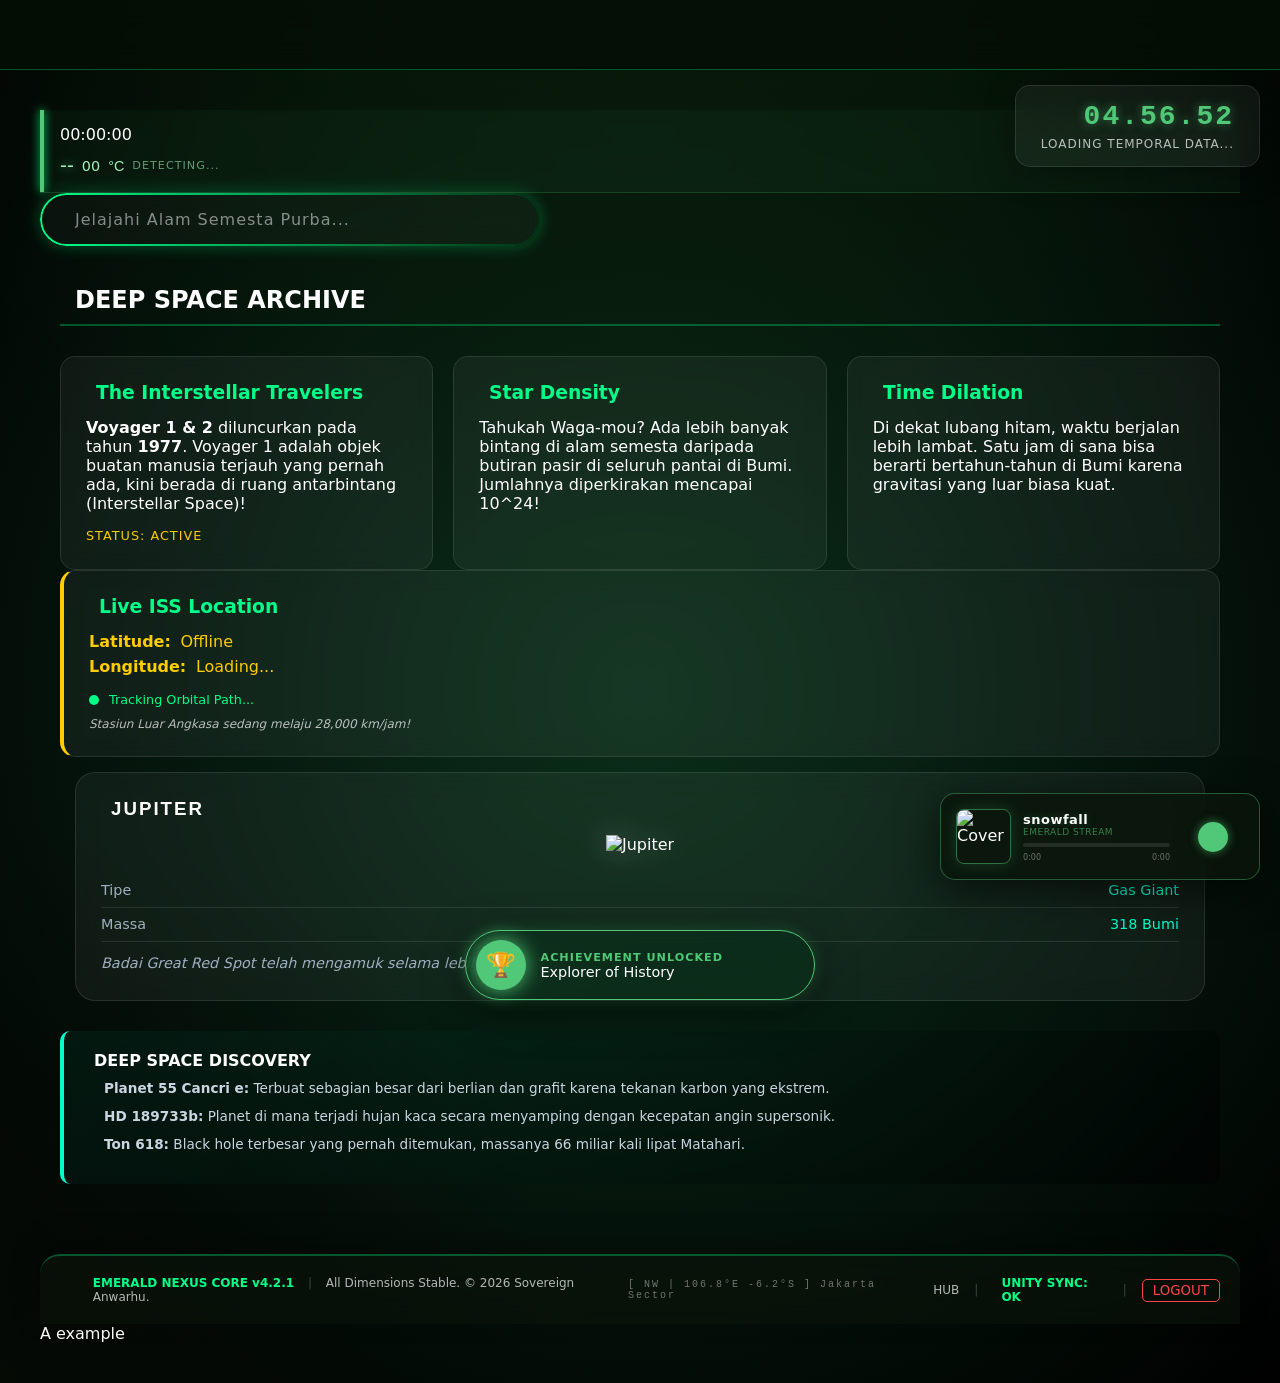
==== commit ea8b342a: "Update fmt.Println message from 'Hello' to 'Goodbye'" ====
--- a/astro.html
+++ b/astro.html
@@ -236,7 +236,7 @@
     </div>
 
     <div style="text-align: center; margin-bottom: 20px;">
-        <img src="https://i.ibb.co/hZ7v05X/jupiter.png" alt="Jupiter" style="width: 120px; filter: drop-shadow(0 0 15px rgba(255,255,255,0.3));">
+        <img src="jupiter.png" alt="Jupiter" style="width: 120px; filter: drop-shadow(0 0 15px rgba(255,255,255,0.3));">
     </div>
 
     <div class="planet-fakta" style="font-size: 0.9rem; line-height: 1.6; color: #a0aec0;">
@@ -252,6 +252,35 @@
             Badai Great Red Spot telah mengamuk selama lebih dari 350 tahun.
         </div>
     </div>
+</div>
+
+    <div class="fakta-planet-lain" style="
+    background: linear-gradient(145deg, rgba(0, 255, 204, 0.05), rgba(0, 0, 0, 0.5));
+    border-left: 4px solid #00ffcc;
+    padding: 20px;
+    border-radius: 10px;
+    margin-top: 30px;
+    backdrop-filter: blur(5px);
+">
+    <div style="display: flex; align-items: center; margin-bottom: 10px;">
+        <i data-lucide="sparkles" style="color: #00ffcc; margin-right: 10px;"></i>
+        <h4 style="margin: 0; color: #ffffff; text-transform: uppercase;">Deep Space Discovery</h4>
+    </div>
+
+    <ul style="list-style: none; padding: 0; color: #cbd5e0; font-size: 0.85rem;">
+        <li style="margin-bottom: 12px; display: flex; align-items: flex-start;">
+            <i data-lucide="minus" style="width: 12px; margin-right: 8px; margin-top: 4px;"></i>
+            <span><strong>Planet 55 Cancri e:</strong> Terbuat sebagian besar dari berlian dan grafit karena tekanan karbon yang ekstrem.</span>
+        </li>
+        <li style="margin-bottom: 12px; display: flex; align-items: flex-start;">
+            <i data-lucide="minus" style="width: 12px; margin-right: 8px; margin-top: 4px;"></i>
+            <span><strong>HD 189733b:</strong> Planet di mana terjadi hujan kaca secara menyamping dengan kecepatan angin supersonik.</span>
+        </li>
+        <li style="margin-bottom: 12px; display: flex; align-items: flex-start;">
+            <i data-lucide="minus" style="width: 12px; margin-right: 8px; margin-top: 4px;"></i>
+            <span><strong>Ton 618:</strong> Black hole terbesar yang pernah ditemukan, massanya 66 miliar kali lipat Matahari.</span>
+        </li>
+    </ul>
 </div>
 </section>
 
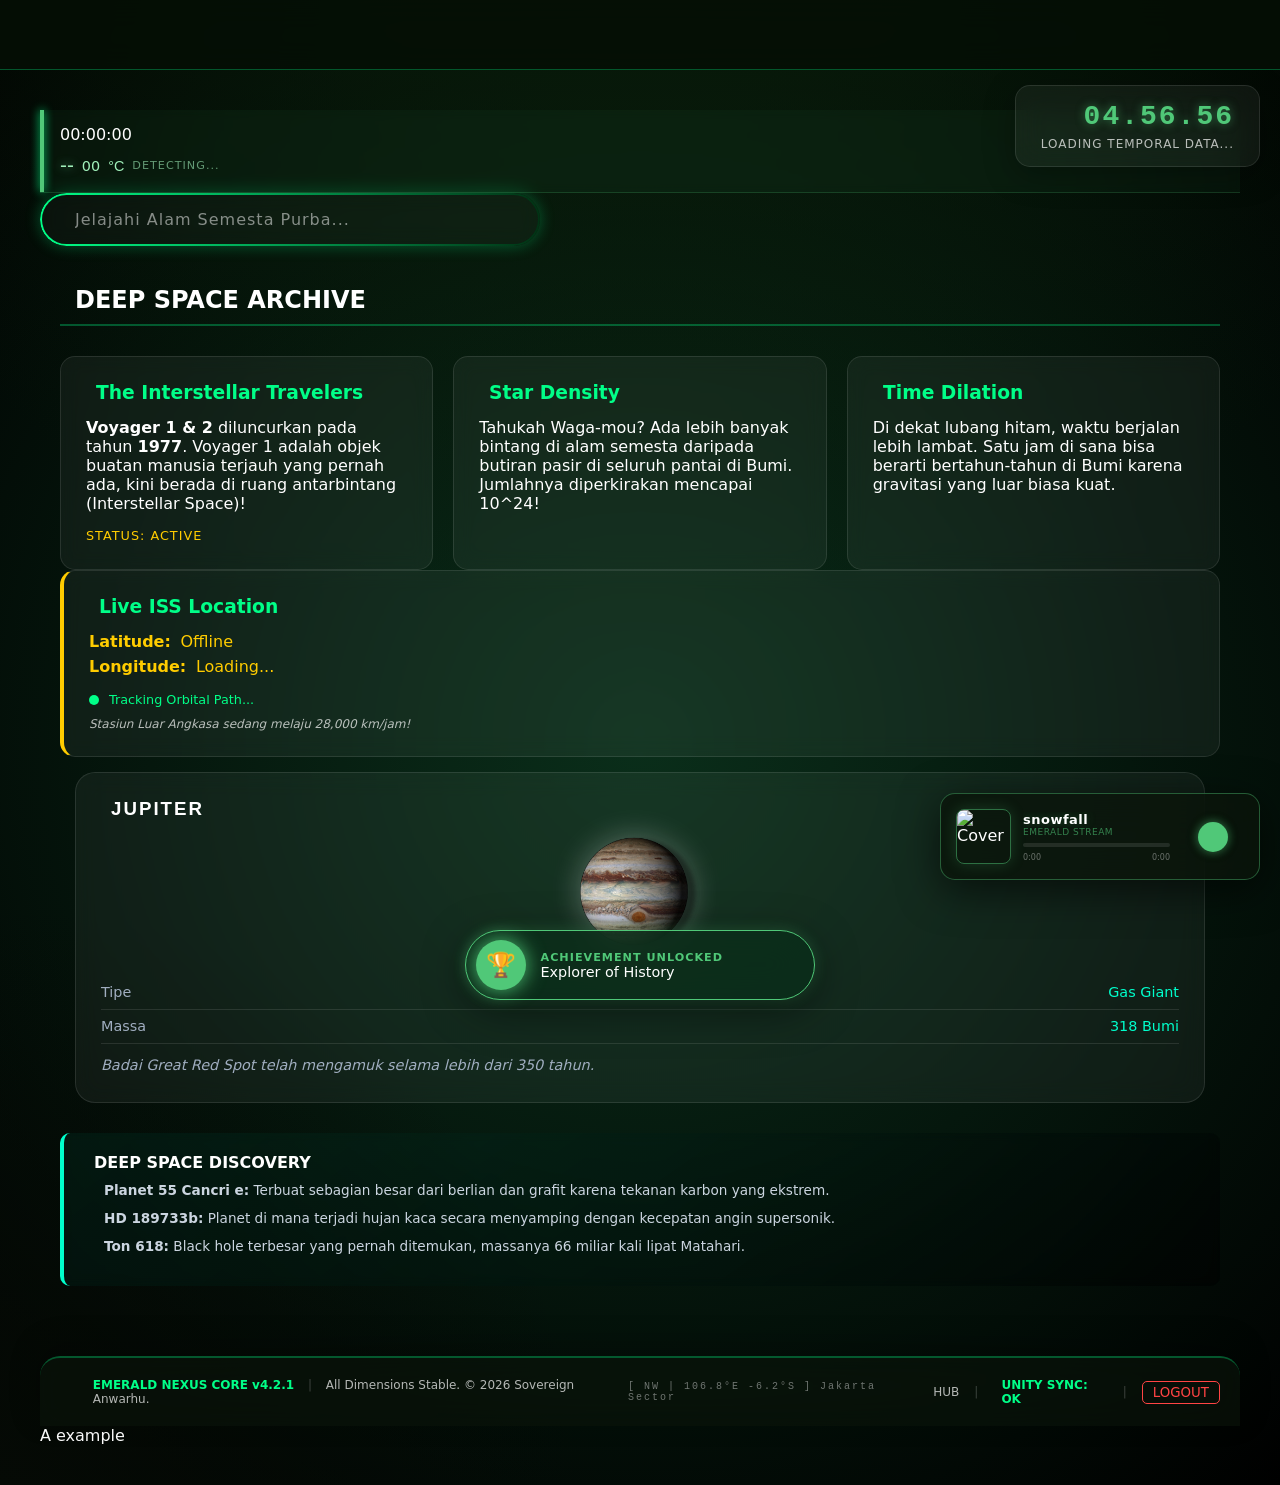
==== commit 22e83dff: "Update print statement from 'Hello' to 'Goodbye'" ====
--- a/astro.html
+++ b/astro.html
@@ -103,6 +103,37 @@
     opacity: 0.7;
     font-style: italic;
 }
+
+    /* 1. Animasi Rotasi Planet */
+@keyframes planetRotate {
+    from { transform: rotate(0deg); }
+    to { transform: rotate(360deg); }
+}
+
+/* 2. Animasi Cahaya Berdenyut (Glow Pulse) */
+@keyframes emeraldGlow {
+    0% { box-shadow: 0 0 5px rgba(0, 255, 204, 0.2); }
+    50% { box-shadow: 0 0 20px rgba(0, 255, 204, 0.5); }
+    100% { box-shadow: 0 0 5px rgba(0, 255, 204, 0.2); }
+}
+
+/* 3. Animasi Mengapung (Floating Effect) */
+@keyframes planetFloat {
+    0% { transform: translateY(0px); }
+    50% { transform: translateY(-10px); }
+    100% { transform: translateY(0px); }
+}
+
+/* Implementasi pada Class Gambar Planet */
+.planet-image {
+    animation: planetRotate 20s linear infinite; /* Berputar setiap 20 detik */
+    filter: drop-shadow(0 0 15px rgba(0, 255, 204, 0.3));
+}
+
+/* Implementasi pada Card untuk Efek Napas */
+.planet-card {
+    animation: planetFloat 6s ease-in-out infinite, emeraldGlow 4s infinite;
+}
 </style>
 
 <div id="nexusAchievement" class="achievement-notif">
